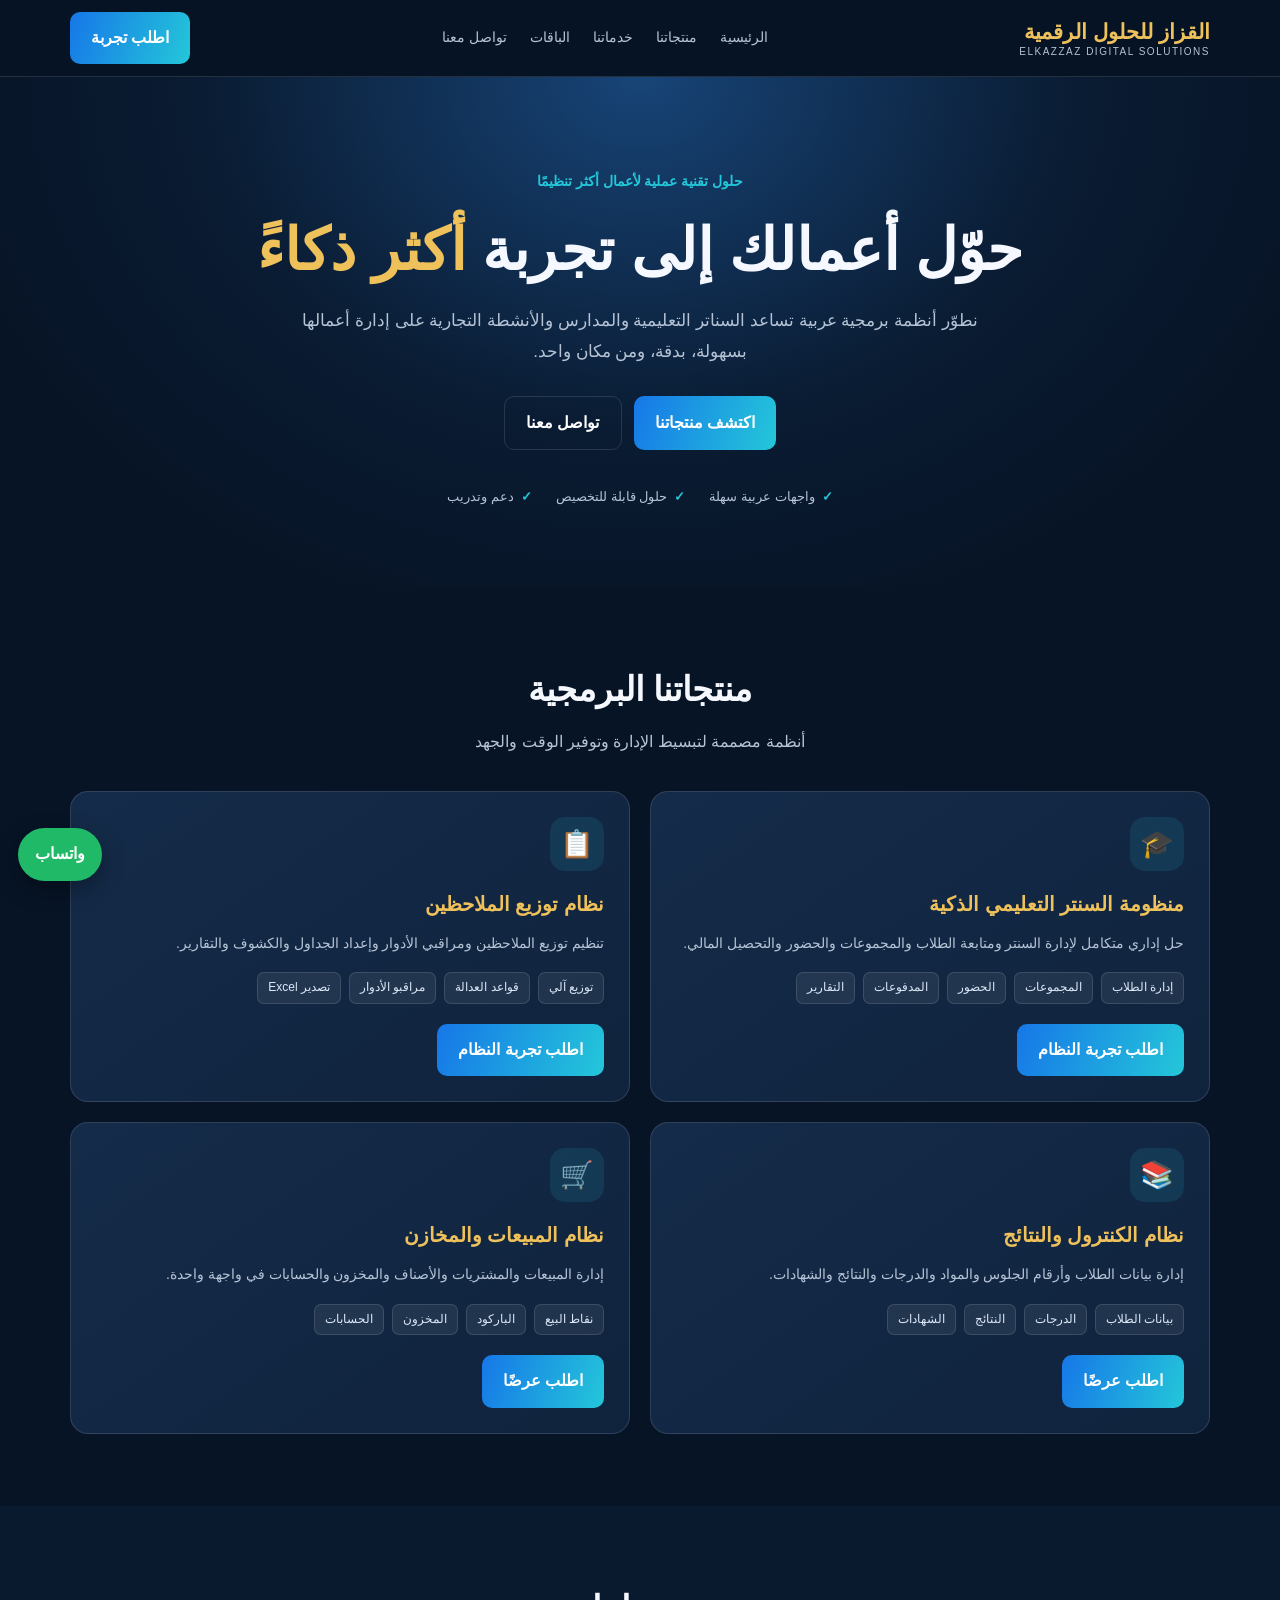
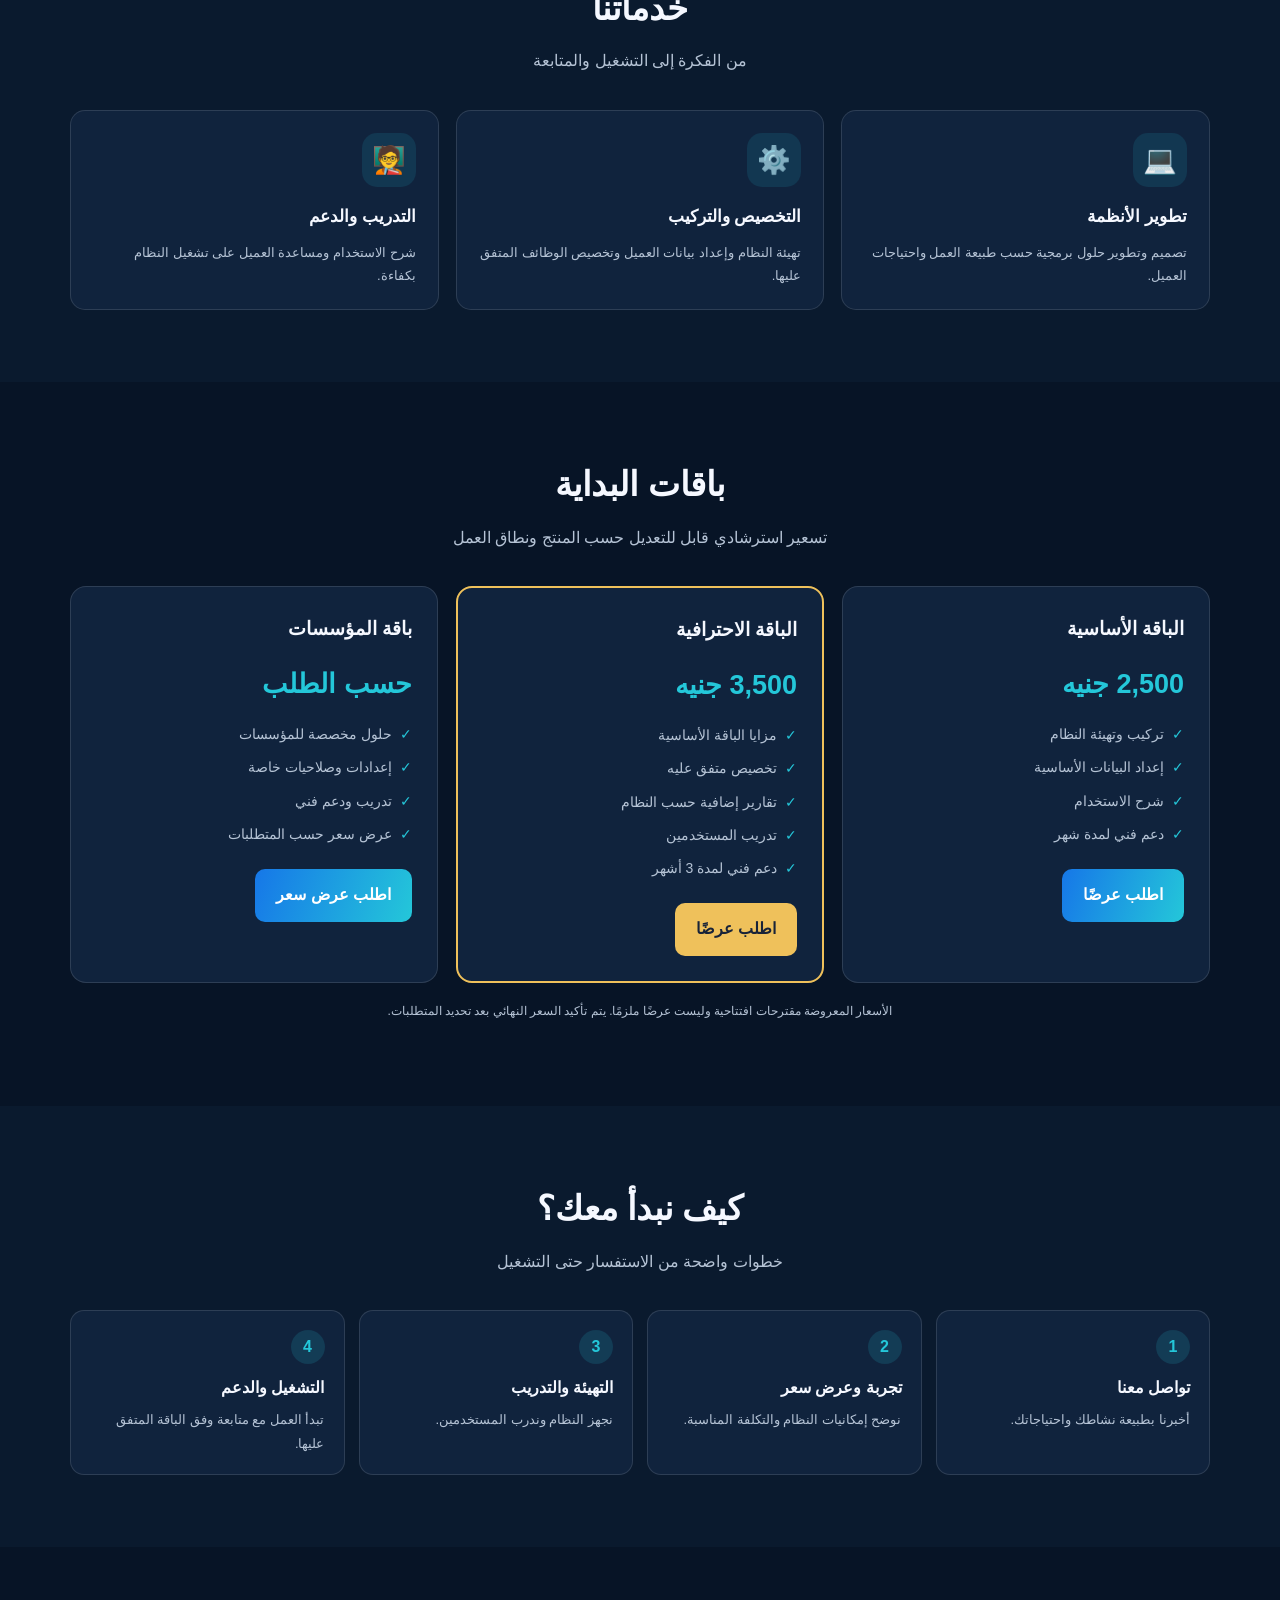
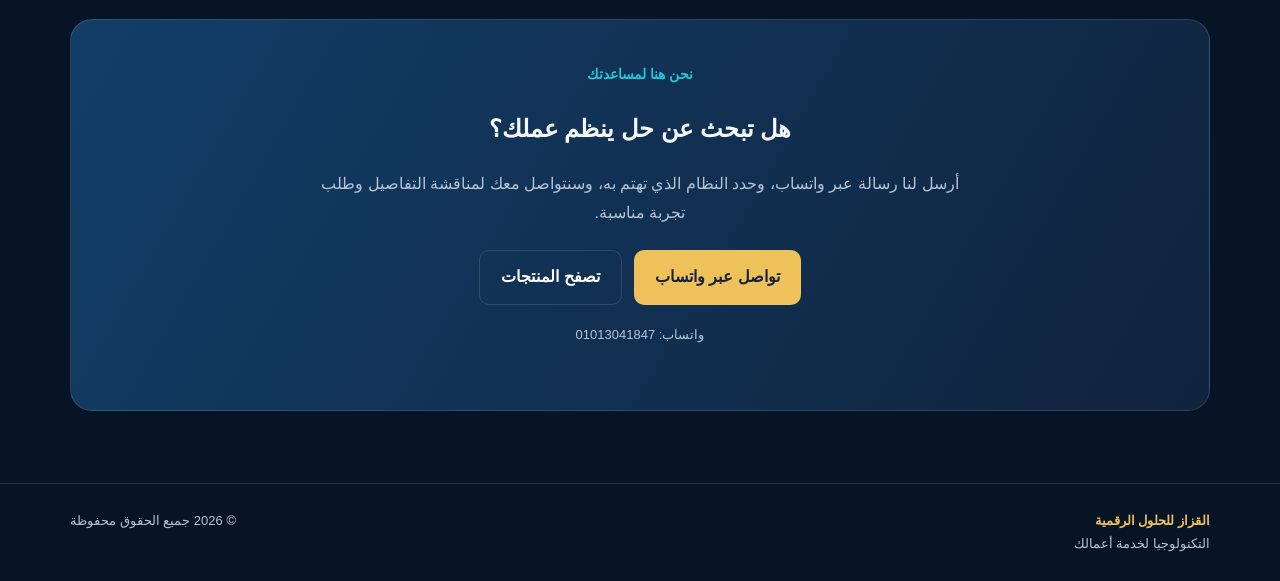
==== index.html @ 1b002d3e "Rename index. html to index.html" ====
<!DOCTYPE html>
<html lang="ar" dir="rtl">
<head>
  <meta charset="UTF-8">
  <meta name="viewport" content="width=device-width, initial-scale=1.0">
  <meta name="theme-color" content="#081426">
  <meta name="description" content="القزاز للحلول الرقمية - أنظمة برمجية ذكية للسناتر التعليمية والمدارس والأعمال التجارية.">
  <title>القزاز للحلول الرقمية | حلول برمجية ذكية</title>
  <style>
    :root{
      --bg:#071426;--surface:#10233d;--surface2:#142b49;--blue:#1677e8;
      --cyan:#24c7d9;--gold:#efc15b;--text:#f5f8ff;--muted:#b5c3d5;
      --line:rgba(255,255,255,.12);--radius:18px;
    }
    *{box-sizing:border-box}
    html{scroll-behavior:smooth}
    body{margin:0;background:var(--bg);color:var(--text);font-family:Tahoma,Arial,sans-serif;line-height:1.8}
    a{color:inherit;text-decoration:none}
    button{font:inherit}
    .container{width:min(1140px,92%);margin:auto}
    .topbar{position:sticky;top:0;z-index:20;background:rgba(7,20,38,.96);backdrop-filter:blur(12px);border-bottom:1px solid var(--line)}
    .nav{min-height:76px;display:flex;align-items:center;justify-content:space-between;gap:18px}
    .brand{font-weight:800;font-size:21px;color:var(--gold);line-height:1.3}
    .brand small{display:block;color:var(--muted);font-size:10px;letter-spacing:1.5px;font-weight:500}
    .navlinks{display:flex;align-items:center;gap:23px;font-size:14px;color:var(--muted)}
    .navlinks a:hover{color:var(--cyan)}
    .btn{display:inline-flex;align-items:center;justify-content:center;gap:8px;padding:12px 21px;border:0;border-radius:10px;background:linear-gradient(110deg,var(--blue),var(--cyan));color:#fff;font-weight:700;cursor:pointer;transition:.2s}
    .btn:hover{transform:translateY(-2px);filter:brightness(1.08)}
    .btn.secondary{background:transparent;border:1px solid var(--line)}
    .btn.gold{background:var(--gold);color:#182338}
    .hero{padding:92px 0 78px;text-align:center;background:radial-gradient(ellipse at 50% 0%,#174477 0%,#0a1c33 48%,var(--bg) 78%)}
    .eyebrow{color:var(--cyan);font-weight:700;font-size:14px}
    h1{font-size:clamp(34px,6vw,58px);line-height:1.35;margin:17px auto;max-width:900px}
    h1 span{color:var(--gold)}
    .hero p{max-width:730px;margin:0 auto 28px;color:var(--muted);font-size:17px}
    .actions{display:flex;justify-content:center;gap:12px;flex-wrap:wrap}
    .trust{display:flex;justify-content:center;gap:24px;flex-wrap:wrap;margin-top:35px;color:var(--muted);font-size:13px}
    .trust span:before{content:"✓";color:var(--cyan);font-weight:bold;margin-left:7px}
    .section{padding:72px 0}
    .section.alt{background:#0a1a2e}
    .section-head{text-align:center;margin-bottom:34px}
    .section-head h2{font-size:clamp(25px,4vw,34px);margin:0 0 8px}
    .section-head p{margin:0;color:var(--muted)}
    .grid{display:grid;grid-template-columns:repeat(2,minmax(0,1fr));gap:20px}
    .card{background:linear-gradient(145deg,var(--surface2),var(--surface));border:1px solid var(--line);border-radius:var(--radius);padding:25px;transition:.22s}
    .card:hover{transform:translateY(-4px);border-color:rgba(36,199,217,.55)}
    .icon{width:54px;height:54px;border-radius:15px;display:grid;place-items:center;background:rgba(36,199,217,.12);font-size:27px;margin-bottom:15px}
    .card h3{margin:0 0 9px;color:var(--gold);font-size:20px}
    .card p{margin:0 0 16px;color:var(--muted);font-size:14px}
    .tags{display:flex;flex-wrap:wrap;gap:8px;margin-bottom:20px}
    .tags span{background:rgba(255,255,255,.07);border:1px solid var(--line);padding:4px 10px;border-radius:7px;font-size:12px;color:#dce8f7}
    .services{display:grid;grid-template-columns:repeat(3,minmax(0,1fr));gap:17px}
    .service{padding:22px;background:var(--surface);border:1px solid var(--line);border-radius:15px}
    .service h3{font-size:17px;margin:8px 0}
    .service p{font-size:13px;color:var(--muted);margin:0}
    .pricing{display:grid;grid-template-columns:repeat(3,minmax(0,1fr));gap:18px}
    .price-card{background:var(--surface);border:1px solid var(--line);border-radius:16px;padding:25px}
    .price-card.featured{border:2px solid var(--gold);position:relative}
    .price-card h3{margin:0;font-size:19px}
    .price{font-size:27px;color:var(--cyan);font-weight:800;margin:13px 0}
    .price-card ul{list-style:none;padding:0;margin:14px 0 22px;color:var(--muted);font-size:14px}
    .price-card li{margin:8px 0}
    .price-card li:before{content:"✓";color:var(--cyan);margin-left:8px}
    .note{text-align:center;color:var(--muted);font-size:12px;margin-top:18px}
    .steps{display:grid;grid-template-columns:repeat(4,minmax(0,1fr));gap:14px}
    .step{background:var(--surface);border:1px solid var(--line);border-radius:14px;padding:19px}
    .step b{display:grid;place-items:center;width:34px;height:34px;border-radius:50%;background:rgba(36,199,217,.15);color:var(--cyan);margin-bottom:10px}
    .step p{font-size:13px;color:var(--muted);margin:5px 0 0}
    .contact-box{background:linear-gradient(120deg,#123e68,#10233d);border:1px solid var(--line);border-radius:22px;padding:42px 24px;text-align:center}
    .contact-box p{color:var(--muted);margin:10px auto 22px;max-width:650px}
    .contact-actions{display:flex;justify-content:center;gap:12px;flex-wrap:wrap}
    footer{border-top:1px solid var(--line);padding:25px 0;color:var(--muted);font-size:13px}
    .footer-inner{display:flex;justify-content:space-between;gap:15px;flex-wrap:wrap}
    .wa-float{position:fixed;bottom:19px;left:18px;z-index:30;background:#20b968;color:#fff;padding:12px 17px;border-radius:50px;font-weight:700;box-shadow:0 8px 25px #0005}
    .mobile-menu{display:none}
    @media(max-width:800px){
      .navlinks{display:none}.grid{grid-template-columns:1fr}.pricing{grid-template-columns:1fr}
      .services{grid-template-columns:1fr 1fr}.steps{grid-template-columns:1fr 1fr}
      .hero{padding:68px 0 58px}
    }
    @media(max-width:480px){
      .brand{font-size:18px}.nav>.btn{padding:9px 12px;font-size:12px}
      .services,.steps{grid-template-columns:1fr}.section{padding:55px 0}
      .hero p{font-size:15px}
    }
  </style>
</head>
<body>
<header class="topbar">
  <div class="container nav">
    <a class="brand" href="#home">القزاز للحلول الرقمية<small>ELKAZZAZ DIGITAL SOLUTIONS</small></a>
    <nav class="navlinks" aria-label="القائمة الرئيسية">
      <a href="#home">الرئيسية</a><a href="#products">منتجاتنا</a><a href="#services">خدماتنا</a>
      <a href="#pricing">الباقات</a><a href="#contact">تواصل معنا</a>
    </nav>
    <a class="btn" href="#contact">اطلب تجربة</a>
  </div>
</header>

<main>
  <section class="hero" id="home">
    <div class="container">
      <div class="eyebrow">حلول تقنية عملية لأعمال أكثر تنظيمًا</div>
      <h1>حوّل أعمالك إلى تجربة <span>أكثر ذكاءً</span></h1>
      <p>نطوّر أنظمة برمجية عربية تساعد السناتر التعليمية والمدارس والأنشطة التجارية على إدارة أعمالها بسهولة، بدقة، ومن مكان واحد.</p>
      <div class="actions">
        <a class="btn" href="#products">اكتشف منتجاتنا</a>
        <a class="btn secondary" href="#contact">تواصل معنا</a>
      </div>
      <div class="trust"><span>واجهات عربية سهلة</span><span>حلول قابلة للتخصيص</span><span>دعم وتدريب</span></div>
    </div>
  </section>

  <section class="section" id="products">
    <div class="container">
      <div class="section-head"><h2>منتجاتنا البرمجية</h2><p>أنظمة مصممة لتبسيط الإدارة وتوفير الوقت والجهد</p></div>
      <div class="grid">
        <article class="card">
          <div class="icon">🎓</div><h3>منظومة السنتر التعليمي الذكية</h3>
          <p>حل إداري متكامل لإدارة السنتر ومتابعة الطلاب والمجموعات والحضور والتحصيل المالي.</p>
          <div class="tags"><span>إدارة الطلاب</span><span>المجموعات</span><span>الحضور</span><span>المدفوعات</span><span>التقارير</span></div>
          <a class="btn" href="#contact" data-product="منظومة السنتر التعليمي الذكية">اطلب تجربة النظام</a>
        </article>
        <article class="card">
          <div class="icon">📋</div><h3>نظام توزيع الملاحظين</h3>
          <p>تنظيم توزيع الملاحظين ومراقبي الأدوار وإعداد الجداول والكشوف والتقارير.</p>
          <div class="tags"><span>توزيع آلي</span><span>قواعد العدالة</span><span>مراقبو الأدوار</span><span>تصدير Excel</span></div>
          <a class="btn" href="#contact" data-product="نظام توزيع الملاحظين">اطلب تجربة النظام</a>
        </article>
        <article class="card">
          <div class="icon">📚</div><h3>نظام الكنترول والنتائج</h3>
          <p>إدارة بيانات الطلاب وأرقام الجلوس والمواد والدرجات والنتائج والشهادات.</p>
          <div class="tags"><span>بيانات الطلاب</span><span>الدرجات</span><span>النتائج</span><span>الشهادات</span></div>
          <a class="btn" href="#contact" data-product="نظام الكنترول والنتائج">اطلب عرضًا</a>
        </article>
        <article class="card">
          <div class="icon">🛒</div><h3>نظام المبيعات والمخازن</h3>
          <p>إدارة المبيعات والمشتريات والأصناف والمخزون والحسابات في واجهة واحدة.</p>
          <div class="tags"><span>نقاط البيع</span><span>الباركود</span><span>المخزون</span><span>الحسابات</span></div>
          <a class="btn" href="#contact" data-product="نظام المبيعات والمخازن">اطلب عرضًا</a>
        </article>
      </div>
    </div>
  </section>

  <section class="section alt" id="services">
    <div class="container">
      <div class="section-head"><h2>خدماتنا</h2><p>من الفكرة إلى التشغيل والمتابعة</p></div>
      <div class="services">
        <article class="service"><div class="icon">💻</div><h3>تطوير الأنظمة</h3><p>تصميم وتطوير حلول برمجية حسب طبيعة العمل واحتياجات العميل.</p></article>
        <article class="service"><div class="icon">⚙️</div><h3>التخصيص والتركيب</h3><p>تهيئة النظام وإعداد بيانات العميل وتخصيص الوظائف المتفق عليها.</p></article>
        <article class="service"><div class="icon">🧑‍🏫</div><h3>التدريب والدعم</h3><p>شرح الاستخدام ومساعدة العميل على تشغيل النظام بكفاءة.</p></article>
      </div>
    </div>
  </section>

  <section class="section" id="pricing">
    <div class="container">
      <div class="section-head"><h2>باقات البداية</h2><p>تسعير استرشادي قابل للتعديل حسب المنتج ونطاق العمل</p></div>
      <div class="pricing">
        <article class="price-card">
          <h3>الباقة الأساسية</h3><div class="price">2,500 جنيه</div>
          <ul><li>تركيب وتهيئة النظام</li><li>إعداد البيانات الأساسية</li><li>شرح الاستخدام</li><li>دعم فني لمدة شهر</li></ul>
          <a class="btn" href="#contact" data-plan="الباقة الأساسية">اطلب عرضًا</a>
        </article>
        <article class="price-card featured">
          <h3>الباقة الاحترافية</h3><div class="price">3,500 جنيه</div>
          <ul><li>مزايا الباقة الأساسية</li><li>تخصيص متفق عليه</li><li>تقارير إضافية حسب النظام</li><li>تدريب المستخدمين</li><li>دعم فني لمدة 3 أشهر</li></ul>
          <a class="btn gold" href="#contact" data-plan="الباقة الاحترافية">اطلب عرضًا</a>
        </article>
        <article class="price-card">
          <h3>باقة المؤسسات</h3><div class="price">حسب الطلب</div>
          <ul><li>حلول مخصصة للمؤسسات</li><li>إعدادات وصلاحيات خاصة</li><li>تدريب ودعم فني</li><li>عرض سعر حسب المتطلبات</li></ul>
          <a class="btn" href="#contact" data-plan="باقة المؤسسات">اطلب عرض سعر</a>
        </article>
      </div>
      <p class="note">الأسعار المعروضة مقترحات افتتاحية وليست عرضًا ملزمًا. يتم تأكيد السعر النهائي بعد تحديد المتطلبات.</p>
    </div>
  </section>

  <section class="section alt">
    <div class="container">
      <div class="section-head"><h2>كيف نبدأ معك؟</h2><p>خطوات واضحة من الاستفسار حتى التشغيل</p></div>
      <div class="steps">
        <div class="step"><b>1</b><strong>تواصل معنا</strong><p>أخبرنا بطبيعة نشاطك واحتياجاتك.</p></div>
        <div class="step"><b>2</b><strong>تجربة وعرض سعر</strong><p>نوضح إمكانيات النظام والتكلفة المناسبة.</p></div>
        <div class="step"><b>3</b><strong>التهيئة والتدريب</strong><p>نجهز النظام وندرب المستخدمين.</p></div>
        <div class="step"><b>4</b><strong>التشغيل والدعم</strong><p>تبدأ العمل مع متابعة وفق الباقة المتفق عليها.</p></div>
      </div>
    </div>
  </section>

  <section class="section" id="contact">
    <div class="container">
      <div class="contact-box">
        <div class="eyebrow">نحن هنا لمساعدتك</div>
        <h2>هل تبحث عن حل ينظم عملك؟</h2>
        <p>أرسل لنا رسالة عبر واتساب، وحدد النظام الذي تهتم به، وسنتواصل معك لمناقشة التفاصيل وطلب تجربة مناسبة.</p>
        <div class="contact-actions">
          <a class="btn gold" id="mainWhatsApp" href="https://wa.me/201013041847" target="_blank" rel="noopener">تواصل عبر واتساب</a>
          <a class="btn secondary" href="#products">تصفح المنتجات</a>
        </div>
        <p style="margin-top:18px;font-size:13px">واتساب: 01013041847</p>
      </div>
    </div>
  </section>
</main>

<footer>
  <div class="container footer-inner">
    <div><strong style="color:var(--gold)">القزاز للحلول الرقمية</strong><br>التكنولوجيا لخدمة أعمالك</div>
    <div>© <span id="year">2026</span> جميع الحقوق محفوظة</div>
  </div>
</footer>

<a class="wa-float" id="floatingWhatsApp" href="https://wa.me/201013041847" target="_blank" rel="noopener" aria-label="تواصل معنا عبر واتساب">واتساب</a>

<script>
  // رقم واتساب بصيغة دولية: مصر 20 ثم رقم الهاتف بدون الصفر الأول
  const WHATSAPP_NUMBER = "201013041847";

  function whatsappLink(message) {
    return "https://wa.me/" + WHATSAPP_NUMBER + "?text=" + encodeURIComponent(message);
  }

  document.getElementById("mainWhatsApp").href =
    whatsappLink("السلام عليكم، أريد الاستفسار عن خدمات القزاز للحلول الرقمية.");

  document.getElementById("floatingWhatsApp").href =
    whatsappLink("السلام عليكم، أريد التواصل مع القزاز للحلول الرقمية.");

  document.querySelectorAll("[data-product]").forEach(function(link) {
    link.href = whatsappLink("السلام عليكم، أريد تجربة أو معرفة تفاصيل: " + link.dataset.product);
    link.target = "_blank";
    link.rel = "noopener";
  });

  document.querySelectorAll("[data-plan]").forEach(function(link) {
    link.href = whatsappLink("السلام عليكم، أريد الاستفسار عن " + link.dataset.plan);
    link.target = "_blank";
    link.rel = "noopener";
  });

  document.getElementById("year").textContent = new Date().getFullYear();
</script>
</body>
</html>
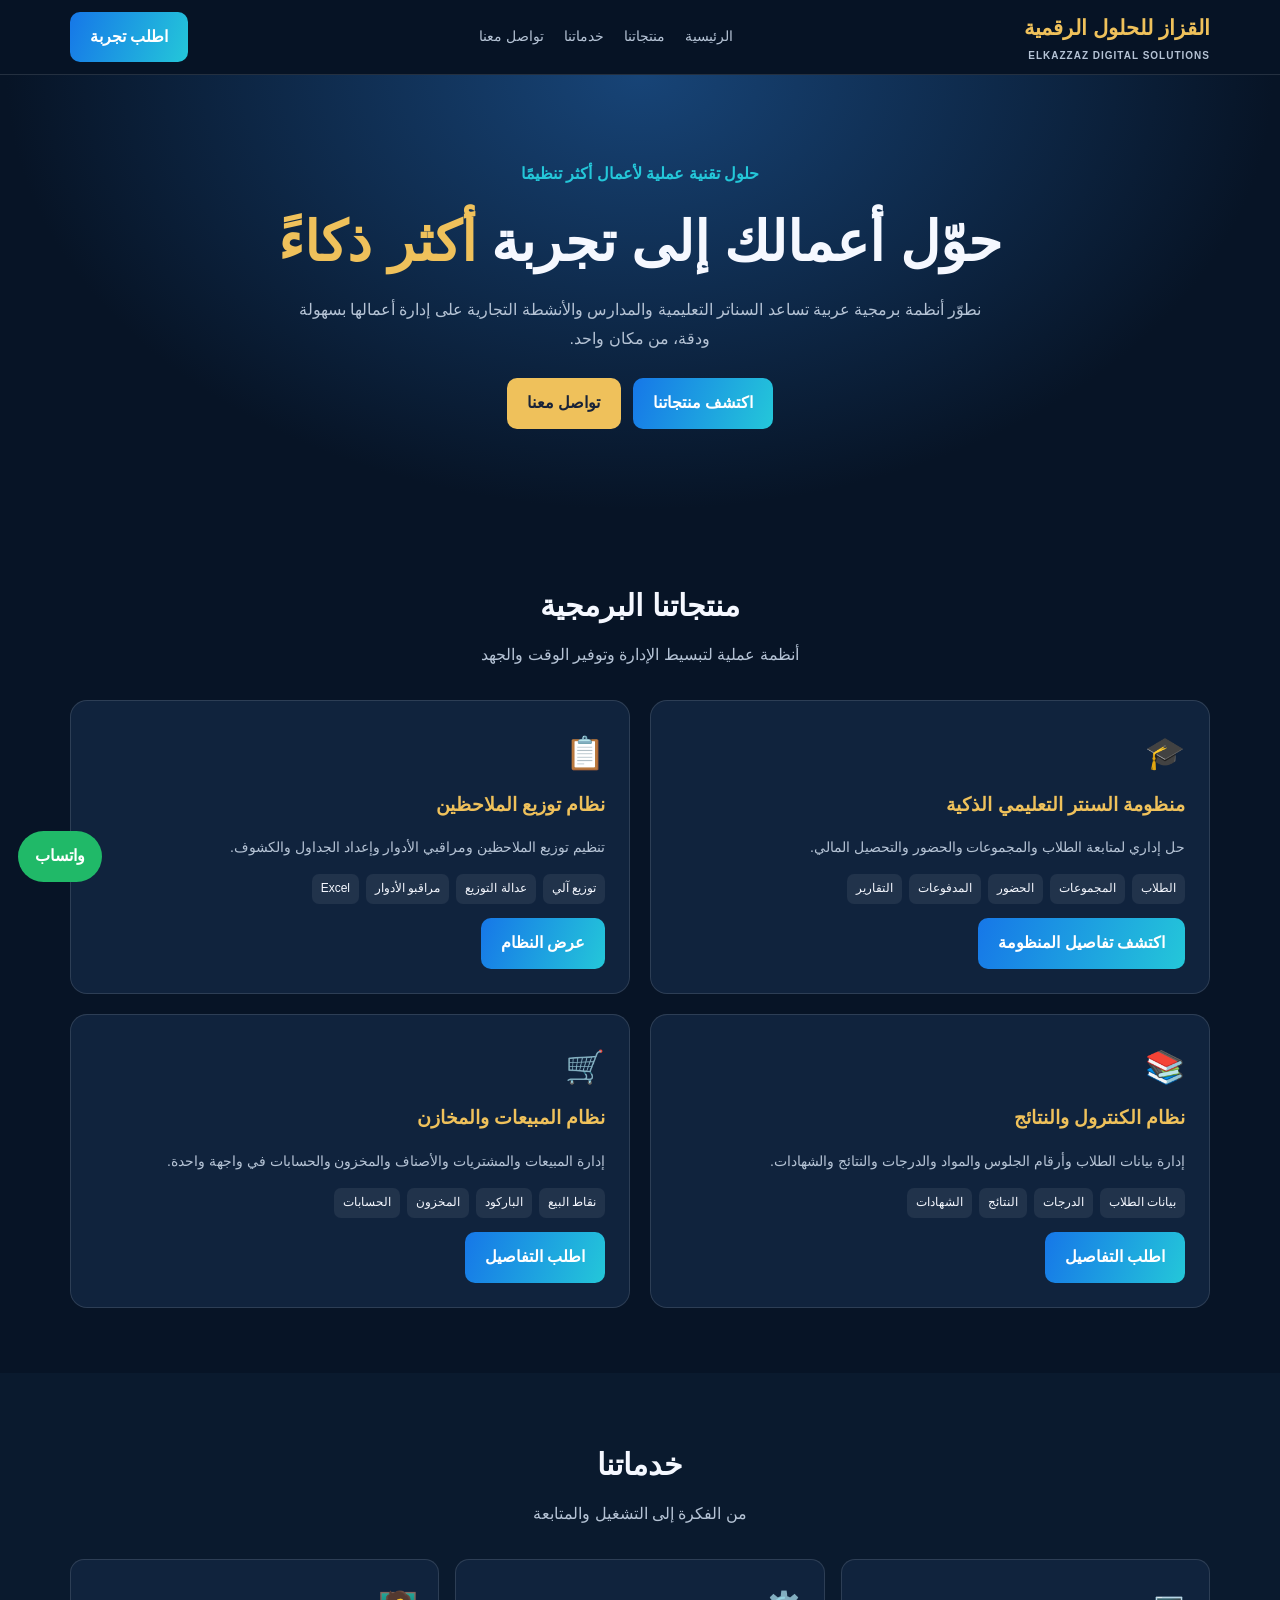
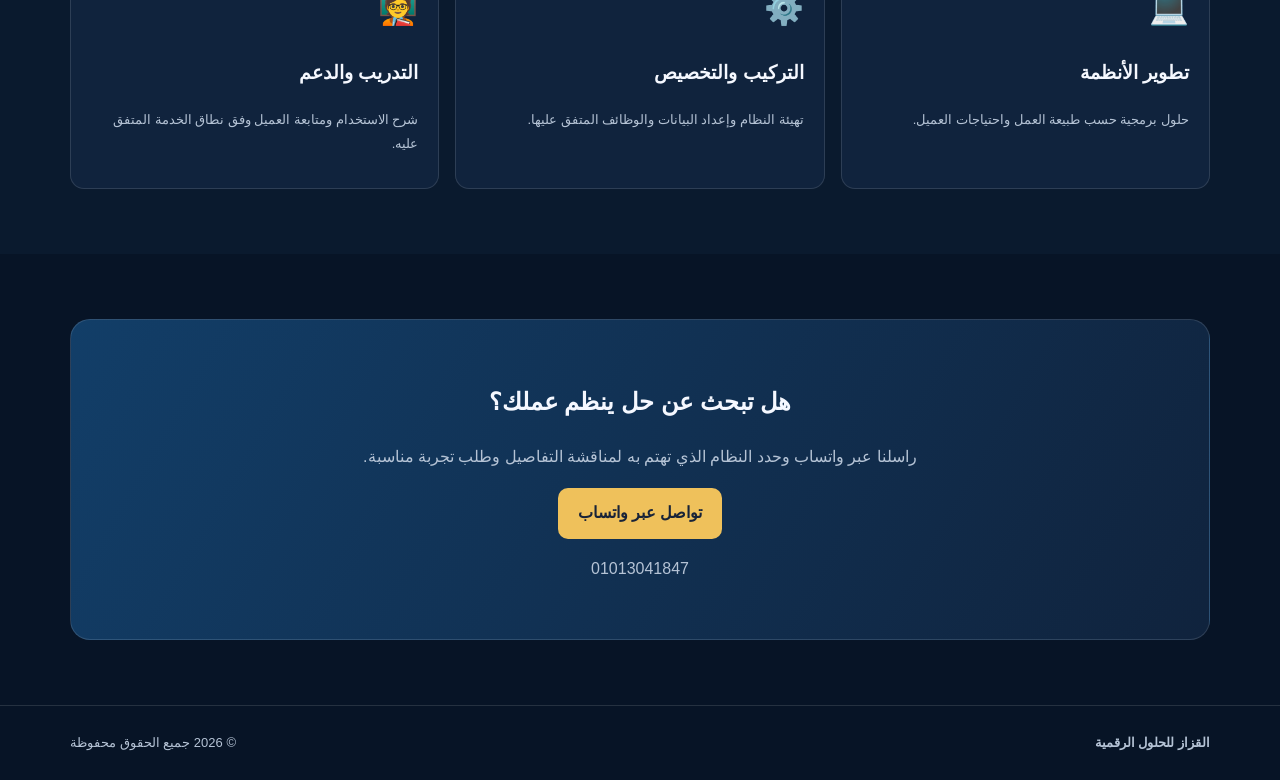
==== commit 84e6380f: "Refactor index.html structure and styling" ====
--- a/index.html
+++ b/index.html
@@ -1,247 +1,53 @@
 <!DOCTYPE html>
 <html lang="ar" dir="rtl">
 <head>
-  <meta charset="UTF-8">
-  <meta name="viewport" content="width=device-width, initial-scale=1.0">
-  <meta name="theme-color" content="#081426">
-  <meta name="description" content="القزاز للحلول الرقمية - أنظمة برمجية ذكية للسناتر التعليمية والمدارس والأعمال التجارية.">
-  <title>القزاز للحلول الرقمية | حلول برمجية ذكية</title>
-  <style>
-    :root{
-      --bg:#071426;--surface:#10233d;--surface2:#142b49;--blue:#1677e8;
-      --cyan:#24c7d9;--gold:#efc15b;--text:#f5f8ff;--muted:#b5c3d5;
-      --line:rgba(255,255,255,.12);--radius:18px;
-    }
-    *{box-sizing:border-box}
-    html{scroll-behavior:smooth}
-    body{margin:0;background:var(--bg);color:var(--text);font-family:Tahoma,Arial,sans-serif;line-height:1.8}
-    a{color:inherit;text-decoration:none}
-    button{font:inherit}
-    .container{width:min(1140px,92%);margin:auto}
-    .topbar{position:sticky;top:0;z-index:20;background:rgba(7,20,38,.96);backdrop-filter:blur(12px);border-bottom:1px solid var(--line)}
-    .nav{min-height:76px;display:flex;align-items:center;justify-content:space-between;gap:18px}
-    .brand{font-weight:800;font-size:21px;color:var(--gold);line-height:1.3}
-    .brand small{display:block;color:var(--muted);font-size:10px;letter-spacing:1.5px;font-weight:500}
-    .navlinks{display:flex;align-items:center;gap:23px;font-size:14px;color:var(--muted)}
-    .navlinks a:hover{color:var(--cyan)}
-    .btn{display:inline-flex;align-items:center;justify-content:center;gap:8px;padding:12px 21px;border:0;border-radius:10px;background:linear-gradient(110deg,var(--blue),var(--cyan));color:#fff;font-weight:700;cursor:pointer;transition:.2s}
-    .btn:hover{transform:translateY(-2px);filter:brightness(1.08)}
-    .btn.secondary{background:transparent;border:1px solid var(--line)}
-    .btn.gold{background:var(--gold);color:#182338}
-    .hero{padding:92px 0 78px;text-align:center;background:radial-gradient(ellipse at 50% 0%,#174477 0%,#0a1c33 48%,var(--bg) 78%)}
-    .eyebrow{color:var(--cyan);font-weight:700;font-size:14px}
-    h1{font-size:clamp(34px,6vw,58px);line-height:1.35;margin:17px auto;max-width:900px}
-    h1 span{color:var(--gold)}
-    .hero p{max-width:730px;margin:0 auto 28px;color:var(--muted);font-size:17px}
-    .actions{display:flex;justify-content:center;gap:12px;flex-wrap:wrap}
-    .trust{display:flex;justify-content:center;gap:24px;flex-wrap:wrap;margin-top:35px;color:var(--muted);font-size:13px}
-    .trust span:before{content:"✓";color:var(--cyan);font-weight:bold;margin-left:7px}
-    .section{padding:72px 0}
-    .section.alt{background:#0a1a2e}
-    .section-head{text-align:center;margin-bottom:34px}
-    .section-head h2{font-size:clamp(25px,4vw,34px);margin:0 0 8px}
-    .section-head p{margin:0;color:var(--muted)}
-    .grid{display:grid;grid-template-columns:repeat(2,minmax(0,1fr));gap:20px}
-    .card{background:linear-gradient(145deg,var(--surface2),var(--surface));border:1px solid var(--line);border-radius:var(--radius);padding:25px;transition:.22s}
-    .card:hover{transform:translateY(-4px);border-color:rgba(36,199,217,.55)}
-    .icon{width:54px;height:54px;border-radius:15px;display:grid;place-items:center;background:rgba(36,199,217,.12);font-size:27px;margin-bottom:15px}
-    .card h3{margin:0 0 9px;color:var(--gold);font-size:20px}
-    .card p{margin:0 0 16px;color:var(--muted);font-size:14px}
-    .tags{display:flex;flex-wrap:wrap;gap:8px;margin-bottom:20px}
-    .tags span{background:rgba(255,255,255,.07);border:1px solid var(--line);padding:4px 10px;border-radius:7px;font-size:12px;color:#dce8f7}
-    .services{display:grid;grid-template-columns:repeat(3,minmax(0,1fr));gap:17px}
-    .service{padding:22px;background:var(--surface);border:1px solid var(--line);border-radius:15px}
-    .service h3{font-size:17px;margin:8px 0}
-    .service p{font-size:13px;color:var(--muted);margin:0}
-    .pricing{display:grid;grid-template-columns:repeat(3,minmax(0,1fr));gap:18px}
-    .price-card{background:var(--surface);border:1px solid var(--line);border-radius:16px;padding:25px}
-    .price-card.featured{border:2px solid var(--gold);position:relative}
-    .price-card h3{margin:0;font-size:19px}
-    .price{font-size:27px;color:var(--cyan);font-weight:800;margin:13px 0}
-    .price-card ul{list-style:none;padding:0;margin:14px 0 22px;color:var(--muted);font-size:14px}
-    .price-card li{margin:8px 0}
-    .price-card li:before{content:"✓";color:var(--cyan);margin-left:8px}
-    .note{text-align:center;color:var(--muted);font-size:12px;margin-top:18px}
-    .steps{display:grid;grid-template-columns:repeat(4,minmax(0,1fr));gap:14px}
-    .step{background:var(--surface);border:1px solid var(--line);border-radius:14px;padding:19px}
-    .step b{display:grid;place-items:center;width:34px;height:34px;border-radius:50%;background:rgba(36,199,217,.15);color:var(--cyan);margin-bottom:10px}
-    .step p{font-size:13px;color:var(--muted);margin:5px 0 0}
-    .contact-box{background:linear-gradient(120deg,#123e68,#10233d);border:1px solid var(--line);border-radius:22px;padding:42px 24px;text-align:center}
-    .contact-box p{color:var(--muted);margin:10px auto 22px;max-width:650px}
-    .contact-actions{display:flex;justify-content:center;gap:12px;flex-wrap:wrap}
-    footer{border-top:1px solid var(--line);padding:25px 0;color:var(--muted);font-size:13px}
-    .footer-inner{display:flex;justify-content:space-between;gap:15px;flex-wrap:wrap}
-    .wa-float{position:fixed;bottom:19px;left:18px;z-index:30;background:#20b968;color:#fff;padding:12px 17px;border-radius:50px;font-weight:700;box-shadow:0 8px 25px #0005}
-    .mobile-menu{display:none}
-    @media(max-width:800px){
-      .navlinks{display:none}.grid{grid-template-columns:1fr}.pricing{grid-template-columns:1fr}
-      .services{grid-template-columns:1fr 1fr}.steps{grid-template-columns:1fr 1fr}
-      .hero{padding:68px 0 58px}
-    }
-    @media(max-width:480px){
-      .brand{font-size:18px}.nav>.btn{padding:9px 12px;font-size:12px}
-      .services,.steps{grid-template-columns:1fr}.section{padding:55px 0}
-      .hero p{font-size:15px}
-    }
-  </style>
-</head>
+<meta charset="UTF-8"><meta name="viewport" content="width=device-width, initial-scale=1">
+<meta name="theme-color" content="#071426">
+<meta name="description" content="القزاز للحلول الرقمية - أنظمة برمجية ذكية للسناتر التعليمية والمدارس والأعمال التجارية.">
+<title>القزاز للحلول الرقمية | حلول برمجية ذكية</title>
+<style>
+:root{--bg:#071426;--surface:#10233d;--surface2:#142b49;--blue:#1677e8;--cyan:#24c7d9;--gold:#efc15b;--text:#f5f8ff;--muted:#b5c3d5;--line:rgba(255,255,255,.12)}
+*{box-sizing:border-box}html{scroll-behavior:smooth}body{margin:0;background:var(--bg);color:var(--text);font-family:Tahoma,Arial,sans-serif;line-height:1.8}a{color:inherit;text-decoration:none}.container{width:min(1140px,92%);margin:auto}
+header{position:sticky;top:0;z-index:5;background:#071426f5;border-bottom:1px solid var(--line)}nav{min-height:74px;display:flex;align-items:center;justify-content:space-between;gap:15px}.brand{font-size:21px;font-weight:bold;color:var(--gold)}.brand small{display:block;font-size:10px;color:var(--muted);letter-spacing:1px}.links{display:flex;gap:20px;color:var(--muted);font-size:14px}.links a:hover{color:var(--cyan)}
+.btn{display:inline-block;padding:11px 20px;border-radius:10px;background:linear-gradient(110deg,var(--blue),var(--cyan));font-weight:bold;color:white}.btn.gold{background:var(--gold);color:#182338}.hero{text-align:center;padding:85px 0;background:radial-gradient(ellipse at top,#174477 0%,var(--bg) 70%)}.eyebrow{color:var(--cyan);font-weight:bold}.hero h1{font-size:clamp(32px,6vw,55px);line-height:1.4;margin:15px 0}.hero h1 span{color:var(--gold)}.hero p{max-width:720px;margin:0 auto 25px;color:var(--muted)}.actions{display:flex;justify-content:center;gap:12px;flex-wrap:wrap}
+.section{padding:65px 0}.section.alt{background:#0a1a2e}.head{text-align:center;margin-bottom:30px}.head h2{font-size:30px;margin:0 0 8px}.head p{color:var(--muted);margin:0}.grid{display:grid;grid-template-columns:repeat(2,1fr);gap:20px}.card{background:var(--surface);border:1px solid var(--line);border-radius:17px;padding:24px}.card h3{color:var(--gold);margin:5px 0}.card p{color:var(--muted);font-size:14px}.ico{font-size:32px}.tags{display:flex;flex-wrap:wrap;gap:7px;margin:14px 0}.tags span{font-size:12px;background:#ffffff12;padding:4px 9px;border-radius:7px}.services{display:grid;grid-template-columns:repeat(3,1fr);gap:16px}.service{background:var(--surface);padding:20px;border:1px solid var(--line);border-radius:14px}.service p{color:var(--muted);font-size:13px}.contact{padding:40px 22px;text-align:center;background:linear-gradient(120deg,#123e68,#10233d);border:1px solid var(--line);border-radius:20px}.contact p{color:var(--muted)}footer{border-top:1px solid var(--line);padding:25px 0;color:var(--muted);font-size:13px}.foot{display:flex;justify-content:space-between;gap:12px;flex-wrap:wrap}.wa{position:fixed;bottom:18px;left:18px;background:#20b968;color:#fff;padding:11px 17px;border-radius:40px;font-weight:bold}
+@media(max-width:760px){.links{display:none}.grid,.services{grid-template-columns:1fr}.hero{padding:60px 0}.section{padding:52px 0}}
+</style></head>
 <body>
-<header class="topbar">
-  <div class="container nav">
-    <a class="brand" href="#home">القزاز للحلول الرقمية<small>ELKAZZAZ DIGITAL SOLUTIONS</small></a>
-    <nav class="navlinks" aria-label="القائمة الرئيسية">
-      <a href="#home">الرئيسية</a><a href="#products">منتجاتنا</a><a href="#services">خدماتنا</a>
-      <a href="#pricing">الباقات</a><a href="#contact">تواصل معنا</a>
-    </nav>
-    <a class="btn" href="#contact">اطلب تجربة</a>
-  </div>
-</header>
-
+<header><div class="container"><nav>
+<a class="brand" href="index.html">القزاز للحلول الرقمية<small>ELKAZZAZ DIGITAL SOLUTIONS</small></a>
+<div class="links"><a href="#home">الرئيسية</a><a href="#products">منتجاتنا</a><a href="#services">خدماتنا</a><a href="#contact">تواصل معنا</a></div>
+<a class="btn" href="#contact">اطلب تجربة</a>
+</nav></div></header>
 <main>
-  <section class="hero" id="home">
-    <div class="container">
-      <div class="eyebrow">حلول تقنية عملية لأعمال أكثر تنظيمًا</div>
-      <h1>حوّل أعمالك إلى تجربة <span>أكثر ذكاءً</span></h1>
-      <p>نطوّر أنظمة برمجية عربية تساعد السناتر التعليمية والمدارس والأنشطة التجارية على إدارة أعمالها بسهولة، بدقة، ومن مكان واحد.</p>
-      <div class="actions">
-        <a class="btn" href="#products">اكتشف منتجاتنا</a>
-        <a class="btn secondary" href="#contact">تواصل معنا</a>
-      </div>
-      <div class="trust"><span>واجهات عربية سهلة</span><span>حلول قابلة للتخصيص</span><span>دعم وتدريب</span></div>
-    </div>
-  </section>
-
-  <section class="section" id="products">
-    <div class="container">
-      <div class="section-head"><h2>منتجاتنا البرمجية</h2><p>أنظمة مصممة لتبسيط الإدارة وتوفير الوقت والجهد</p></div>
-      <div class="grid">
-        <article class="card">
-          <div class="icon">🎓</div><h3>منظومة السنتر التعليمي الذكية</h3>
-          <p>حل إداري متكامل لإدارة السنتر ومتابعة الطلاب والمجموعات والحضور والتحصيل المالي.</p>
-          <div class="tags"><span>إدارة الطلاب</span><span>المجموعات</span><span>الحضور</span><span>المدفوعات</span><span>التقارير</span></div>
-          <a class="btn" href="#contact" data-product="منظومة السنتر التعليمي الذكية">اطلب تجربة النظام</a>
-        </article>
-        <article class="card">
-          <div class="icon">📋</div><h3>نظام توزيع الملاحظين</h3>
-          <p>تنظيم توزيع الملاحظين ومراقبي الأدوار وإعداد الجداول والكشوف والتقارير.</p>
-          <div class="tags"><span>توزيع آلي</span><span>قواعد العدالة</span><span>مراقبو الأدوار</span><span>تصدير Excel</span></div>
-          <a class="btn" href="#contact" data-product="نظام توزيع الملاحظين">اطلب تجربة النظام</a>
-        </article>
-        <article class="card">
-          <div class="icon">📚</div><h3>نظام الكنترول والنتائج</h3>
-          <p>إدارة بيانات الطلاب وأرقام الجلوس والمواد والدرجات والنتائج والشهادات.</p>
-          <div class="tags"><span>بيانات الطلاب</span><span>الدرجات</span><span>النتائج</span><span>الشهادات</span></div>
-          <a class="btn" href="#contact" data-product="نظام الكنترول والنتائج">اطلب عرضًا</a>
-        </article>
-        <article class="card">
-          <div class="icon">🛒</div><h3>نظام المبيعات والمخازن</h3>
-          <p>إدارة المبيعات والمشتريات والأصناف والمخزون والحسابات في واجهة واحدة.</p>
-          <div class="tags"><span>نقاط البيع</span><span>الباركود</span><span>المخزون</span><span>الحسابات</span></div>
-          <a class="btn" href="#contact" data-product="نظام المبيعات والمخازن">اطلب عرضًا</a>
-        </article>
-      </div>
-    </div>
-  </section>
-
-  <section class="section alt" id="services">
-    <div class="container">
-      <div class="section-head"><h2>خدماتنا</h2><p>من الفكرة إلى التشغيل والمتابعة</p></div>
-      <div class="services">
-        <article class="service"><div class="icon">💻</div><h3>تطوير الأنظمة</h3><p>تصميم وتطوير حلول برمجية حسب طبيعة العمل واحتياجات العميل.</p></article>
-        <article class="service"><div class="icon">⚙️</div><h3>التخصيص والتركيب</h3><p>تهيئة النظام وإعداد بيانات العميل وتخصيص الوظائف المتفق عليها.</p></article>
-        <article class="service"><div class="icon">🧑‍🏫</div><h3>التدريب والدعم</h3><p>شرح الاستخدام ومساعدة العميل على تشغيل النظام بكفاءة.</p></article>
-      </div>
-    </div>
-  </section>
-
-  <section class="section" id="pricing">
-    <div class="container">
-      <div class="section-head"><h2>باقات البداية</h2><p>تسعير استرشادي قابل للتعديل حسب المنتج ونطاق العمل</p></div>
-      <div class="pricing">
-        <article class="price-card">
-          <h3>الباقة الأساسية</h3><div class="price">2,500 جنيه</div>
-          <ul><li>تركيب وتهيئة النظام</li><li>إعداد البيانات الأساسية</li><li>شرح الاستخدام</li><li>دعم فني لمدة شهر</li></ul>
-          <a class="btn" href="#contact" data-plan="الباقة الأساسية">اطلب عرضًا</a>
-        </article>
-        <article class="price-card featured">
-          <h3>الباقة الاحترافية</h3><div class="price">3,500 جنيه</div>
-          <ul><li>مزايا الباقة الأساسية</li><li>تخصيص متفق عليه</li><li>تقارير إضافية حسب النظام</li><li>تدريب المستخدمين</li><li>دعم فني لمدة 3 أشهر</li></ul>
-          <a class="btn gold" href="#contact" data-plan="الباقة الاحترافية">اطلب عرضًا</a>
-        </article>
-        <article class="price-card">
-          <h3>باقة المؤسسات</h3><div class="price">حسب الطلب</div>
-          <ul><li>حلول مخصصة للمؤسسات</li><li>إعدادات وصلاحيات خاصة</li><li>تدريب ودعم فني</li><li>عرض سعر حسب المتطلبات</li></ul>
-          <a class="btn" href="#contact" data-plan="باقة المؤسسات">اطلب عرض سعر</a>
-        </article>
-      </div>
-      <p class="note">الأسعار المعروضة مقترحات افتتاحية وليست عرضًا ملزمًا. يتم تأكيد السعر النهائي بعد تحديد المتطلبات.</p>
-    </div>
-  </section>
-
-  <section class="section alt">
-    <div class="container">
-      <div class="section-head"><h2>كيف نبدأ معك؟</h2><p>خطوات واضحة من الاستفسار حتى التشغيل</p></div>
-      <div class="steps">
-        <div class="step"><b>1</b><strong>تواصل معنا</strong><p>أخبرنا بطبيعة نشاطك واحتياجاتك.</p></div>
-        <div class="step"><b>2</b><strong>تجربة وعرض سعر</strong><p>نوضح إمكانيات النظام والتكلفة المناسبة.</p></div>
-        <div class="step"><b>3</b><strong>التهيئة والتدريب</strong><p>نجهز النظام وندرب المستخدمين.</p></div>
-        <div class="step"><b>4</b><strong>التشغيل والدعم</strong><p>تبدأ العمل مع متابعة وفق الباقة المتفق عليها.</p></div>
-      </div>
-    </div>
-  </section>
-
-  <section class="section" id="contact">
-    <div class="container">
-      <div class="contact-box">
-        <div class="eyebrow">نحن هنا لمساعدتك</div>
-        <h2>هل تبحث عن حل ينظم عملك؟</h2>
-        <p>أرسل لنا رسالة عبر واتساب، وحدد النظام الذي تهتم به، وسنتواصل معك لمناقشة التفاصيل وطلب تجربة مناسبة.</p>
-        <div class="contact-actions">
-          <a class="btn gold" id="mainWhatsApp" href="https://wa.me/201013041847" target="_blank" rel="noopener">تواصل عبر واتساب</a>
-          <a class="btn secondary" href="#products">تصفح المنتجات</a>
-        </div>
-        <p style="margin-top:18px;font-size:13px">واتساب: 01013041847</p>
-      </div>
-    </div>
-  </section>
+<section class="hero" id="home"><div class="container">
+<div class="eyebrow">حلول تقنية عملية لأعمال أكثر تنظيمًا</div>
+<h1>حوّل أعمالك إلى تجربة <span>أكثر ذكاءً</span></h1>
+<p>نطوّر أنظمة برمجية عربية تساعد السناتر التعليمية والمدارس والأنشطة التجارية على إدارة أعمالها بسهولة ودقة، من مكان واحد.</p>
+<div class="actions"><a class="btn" href="#products">اكتشف منتجاتنا</a><a class="btn gold" href="#contact">تواصل معنا</a></div>
+</div></section>
+<section class="section" id="products"><div class="container">
+<div class="head"><h2>منتجاتنا البرمجية</h2><p>أنظمة عملية لتبسيط الإدارة وتوفير الوقت والجهد</p></div>
+<div class="grid">
+<article class="card"><div class="ico">🎓</div><h3>منظومة السنتر التعليمي الذكية</h3><p>حل إداري لمتابعة الطلاب والمجموعات والحضور والتحصيل المالي.</p><div class="tags"><span>الطلاب</span><span>المجموعات</span><span>الحضور</span><span>المدفوعات</span><span>التقارير</span></div><a class="btn" href="center.html">اكتشف تفاصيل المنظومة</a></article>
+<article class="card"><div class="ico">📋</div><h3>نظام توزيع الملاحظين</h3><p>تنظيم توزيع الملاحظين ومراقبي الأدوار وإعداد الجداول والكشوف.</p><div class="tags"><span>توزيع آلي</span><span>عدالة التوزيع</span><span>مراقبو الأدوار</span><span>Excel</span></div><a class="btn" href="https://elkazzaz2018-wq.github.io/Teacher-test/" target="_blank" rel="noopener">عرض النظام</a></article>
+<article class="card"><div class="ico">📚</div><h3>نظام الكنترول والنتائج</h3><p>إدارة بيانات الطلاب وأرقام الجلوس والمواد والدرجات والنتائج والشهادات.</p><div class="tags"><span>بيانات الطلاب</span><span>الدرجات</span><span>النتائج</span><span>الشهادات</span></div><a class="btn" href="#contact" data-message="أرغب في الاستفسار عن نظام الكنترول والنتائج">اطلب التفاصيل</a></article>
+<article class="card"><div class="ico">🛒</div><h3>نظام المبيعات والمخازن</h3><p>إدارة المبيعات والمشتريات والأصناف والمخزون والحسابات في واجهة واحدة.</p><div class="tags"><span>نقاط البيع</span><span>الباركود</span><span>المخزون</span><span>الحسابات</span></div><a class="btn" href="#contact" data-message="أرغب في الاستفسار عن نظام المبيعات والمخازن">اطلب التفاصيل</a></article>
+</div></div></section>
+<section class="section alt" id="services"><div class="container"><div class="head"><h2>خدماتنا</h2><p>من الفكرة إلى التشغيل والمتابعة</p></div><div class="services">
+<div class="service"><div class="ico">💻</div><h3>تطوير الأنظمة</h3><p>حلول برمجية حسب طبيعة العمل واحتياجات العميل.</p></div>
+<div class="service"><div class="ico">⚙️</div><h3>التركيب والتخصيص</h3><p>تهيئة النظام وإعداد البيانات والوظائف المتفق عليها.</p></div>
+<div class="service"><div class="ico">🧑‍🏫</div><h3>التدريب والدعم</h3><p>شرح الاستخدام ومتابعة العميل وفق نطاق الخدمة المتفق عليه.</p></div>
+</div></div></section>
+<section class="section" id="contact"><div class="container"><div class="contact"><h2>هل تبحث عن حل ينظم عملك؟</h2><p>راسلنا عبر واتساب وحدد النظام الذي تهتم به لمناقشة التفاصيل وطلب تجربة مناسبة.</p><a class="btn gold" id="waMain" href="https://wa.me/201013041847" target="_blank" rel="noopener">تواصل عبر واتساب</a><p>01013041847</p></div></div></section>
 </main>
-
-<footer>
-  <div class="container footer-inner">
-    <div><strong style="color:var(--gold)">القزاز للحلول الرقمية</strong><br>التكنولوجيا لخدمة أعمالك</div>
-    <div>© <span id="year">2026</span> جميع الحقوق محفوظة</div>
-  </div>
-</footer>
-
-<a class="wa-float" id="floatingWhatsApp" href="https://wa.me/201013041847" target="_blank" rel="noopener" aria-label="تواصل معنا عبر واتساب">واتساب</a>
-
+<footer><div class="container foot"><strong>القزاز للحلول الرقمية</strong><span>© <span id="year"></span> جميع الحقوق محفوظة</span></div></footer>
+<a class="wa" id="waFloat" href="https://wa.me/201013041847" target="_blank" rel="noopener">واتساب</a>
 <script>
-  // رقم واتساب بصيغة دولية: مصر 20 ثم رقم الهاتف بدون الصفر الأول
-  const WHATSAPP_NUMBER = "201013041847";
-
-  function whatsappLink(message) {
-    return "https://wa.me/" + WHATSAPP_NUMBER + "?text=" + encodeURIComponent(message);
-  }
-
-  document.getElementById("mainWhatsApp").href =
-    whatsappLink("السلام عليكم، أريد الاستفسار عن خدمات القزاز للحلول الرقمية.");
-
-  document.getElementById("floatingWhatsApp").href =
-    whatsappLink("السلام عليكم، أريد التواصل مع القزاز للحلول الرقمية.");
-
-  document.querySelectorAll("[data-product]").forEach(function(link) {
-    link.href = whatsappLink("السلام عليكم، أريد تجربة أو معرفة تفاصيل: " + link.dataset.product);
-    link.target = "_blank";
-    link.rel = "noopener";
-  });
-
-  document.querySelectorAll("[data-plan]").forEach(function(link) {
-    link.href = whatsappLink("السلام عليكم، أريد الاستفسار عن " + link.dataset.plan);
-    link.target = "_blank";
-    link.rel = "noopener";
-  });
-
-  document.getElementById("year").textContent = new Date().getFullYear();
-</script>
-</body>
-</html>
+const phone="201013041847";
+const makeLink=t=>"https://wa.me/"+phone+"?text="+encodeURIComponent(t);
+document.getElementById("waMain").href=makeLink("السلام عليكم، أريد الاستفسار عن خدمات القزاز للحلول الرقمية.");
+document.getElementById("waFloat").href=makeLink("السلام عليكم، أريد التواصل مع القزاز للحلول الرقمية.");
+document.querySelectorAll("[data-message]").forEach(a=>{a.href=makeLink(a.dataset.message);a.target="_blank";a.rel="noopener";});
+document.getElementById("year").textContent=new Date().getFullYear();
+</script></body></html>
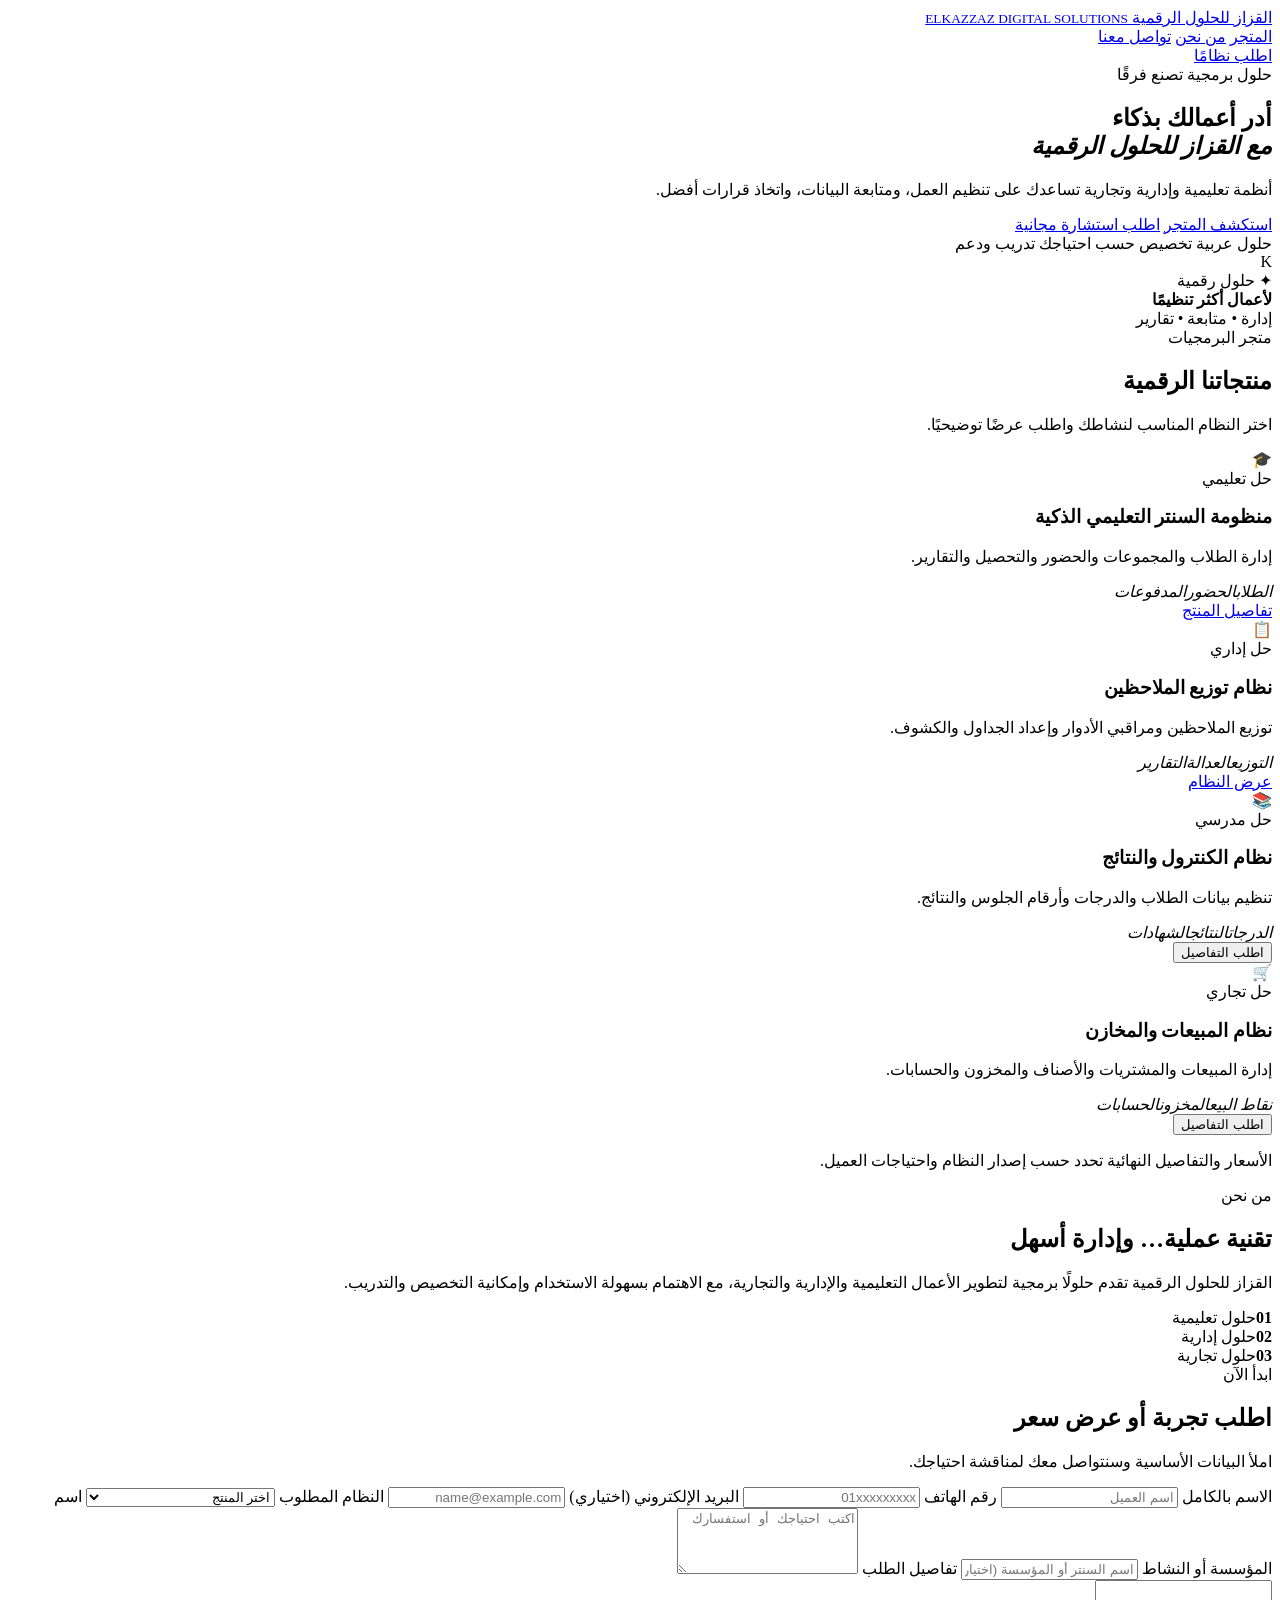
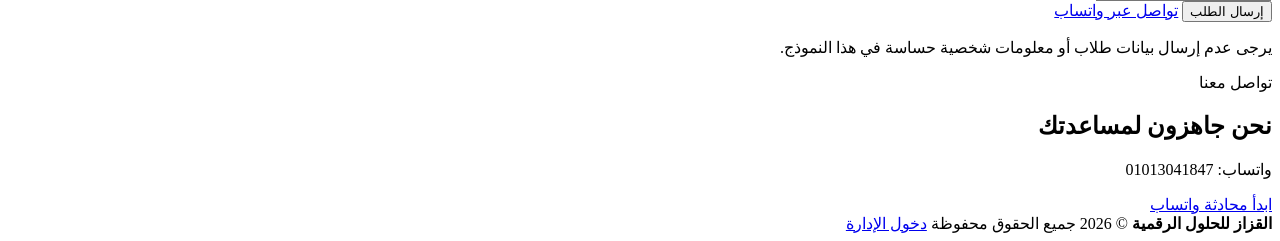
==== commit 1004a2bd: "Update index.html with new content and structure" ====
--- a/index.html
+++ b/index.html
@@ -1,53 +1,344 @@
+
 <!DOCTYPE html>
 <html lang="ar" dir="rtl">
 <head>
-<meta charset="UTF-8"><meta name="viewport" content="width=device-width, initial-scale=1">
-<meta name="theme-color" content="#071426">
-<meta name="description" content="القزاز للحلول الرقمية - أنظمة برمجية ذكية للسناتر التعليمية والمدارس والأعمال التجارية.">
-<title>القزاز للحلول الرقمية | حلول برمجية ذكية</title>
-<style>
-:root{--bg:#071426;--surface:#10233d;--surface2:#142b49;--blue:#1677e8;--cyan:#24c7d9;--gold:#efc15b;--text:#f5f8ff;--muted:#b5c3d5;--line:rgba(255,255,255,.12)}
-*{box-sizing:border-box}html{scroll-behavior:smooth}body{margin:0;background:var(--bg);color:var(--text);font-family:Tahoma,Arial,sans-serif;line-height:1.8}a{color:inherit;text-decoration:none}.container{width:min(1140px,92%);margin:auto}
-header{position:sticky;top:0;z-index:5;background:#071426f5;border-bottom:1px solid var(--line)}nav{min-height:74px;display:flex;align-items:center;justify-content:space-between;gap:15px}.brand{font-size:21px;font-weight:bold;color:var(--gold)}.brand small{display:block;font-size:10px;color:var(--muted);letter-spacing:1px}.links{display:flex;gap:20px;color:var(--muted);font-size:14px}.links a:hover{color:var(--cyan)}
-.btn{display:inline-block;padding:11px 20px;border-radius:10px;background:linear-gradient(110deg,var(--blue),var(--cyan));font-weight:bold;color:white}.btn.gold{background:var(--gold);color:#182338}.hero{text-align:center;padding:85px 0;background:radial-gradient(ellipse at top,#174477 0%,var(--bg) 70%)}.eyebrow{color:var(--cyan);font-weight:bold}.hero h1{font-size:clamp(32px,6vw,55px);line-height:1.4;margin:15px 0}.hero h1 span{color:var(--gold)}.hero p{max-width:720px;margin:0 auto 25px;color:var(--muted)}.actions{display:flex;justify-content:center;gap:12px;flex-wrap:wrap}
-.section{padding:65px 0}.section.alt{background:#0a1a2e}.head{text-align:center;margin-bottom:30px}.head h2{font-size:30px;margin:0 0 8px}.head p{color:var(--muted);margin:0}.grid{display:grid;grid-template-columns:repeat(2,1fr);gap:20px}.card{background:var(--surface);border:1px solid var(--line);border-radius:17px;padding:24px}.card h3{color:var(--gold);margin:5px 0}.card p{color:var(--muted);font-size:14px}.ico{font-size:32px}.tags{display:flex;flex-wrap:wrap;gap:7px;margin:14px 0}.tags span{font-size:12px;background:#ffffff12;padding:4px 9px;border-radius:7px}.services{display:grid;grid-template-columns:repeat(3,1fr);gap:16px}.service{background:var(--surface);padding:20px;border:1px solid var(--line);border-radius:14px}.service p{color:var(--muted);font-size:13px}.contact{padding:40px 22px;text-align:center;background:linear-gradient(120deg,#123e68,#10233d);border:1px solid var(--line);border-radius:20px}.contact p{color:var(--muted)}footer{border-top:1px solid var(--line);padding:25px 0;color:var(--muted);font-size:13px}.foot{display:flex;justify-content:space-between;gap:12px;flex-wrap:wrap}.wa{position:fixed;bottom:18px;left:18px;background:#20b968;color:#fff;padding:11px 17px;border-radius:40px;font-weight:bold}
-@media(max-width:760px){.links{display:none}.grid,.services{grid-template-columns:1fr}.hero{padding:60px 0}.section{padding:52px 0}}
-</style></head>
+<meta charset="UTF-8">
+<meta name="viewport" content="width=device-width,initial-scale=1">
+<meta name="theme-color" content="#081426">
+<meta name="description" content="القزاز للحلول الرقمية - متجر الأنظمة والبرمجيات والحلول الإدارية والتعليمية.">
+<title>القزاز للحلول الرقمية | المتجر</title>
+<link rel="stylesheet" href="style.css">
+<script src="config.js"></script>
+</head>
 <body>
-<header><div class="container"><nav>
-<a class="brand" href="index.html">القزاز للحلول الرقمية<small>ELKAZZAZ DIGITAL SOLUTIONS</small></a>
-<div class="links"><a href="#home">الرئيسية</a><a href="#products">منتجاتنا</a><a href="#services">خدماتنا</a><a href="#contact">تواصل معنا</a></div>
-<a class="btn" href="#contact">اطلب تجربة</a>
-</nav></div></header>
+
+<header class="top">
+<div class="wrap nav">
+<a class="brand" href="index.html">
+القزاز <span>للحلول الرقمية</span>
+<small>ELKAZZAZ DIGITAL SOLUTIONS</small>
+</a>
+
+<nav>
+<a href="#products">المتجر</a>
+<a href="#about">من نحن</a>
+<a href="#contact">تواصل معنا</a>
+</nav>
+
+<a class="btn small" href="#request">اطلب نظامًا</a>
+</div>
+</header>
+
 <main>
-<section class="hero" id="home"><div class="container">
-<div class="eyebrow">حلول تقنية عملية لأعمال أكثر تنظيمًا</div>
-<h1>حوّل أعمالك إلى تجربة <span>أكثر ذكاءً</span></h1>
-<p>نطوّر أنظمة برمجية عربية تساعد السناتر التعليمية والمدارس والأنشطة التجارية على إدارة أعمالها بسهولة ودقة، من مكان واحد.</p>
-<div class="actions"><a class="btn" href="#products">اكتشف منتجاتنا</a><a class="btn gold" href="#contact">تواصل معنا</a></div>
-</div></section>
-<section class="section" id="products"><div class="container">
-<div class="head"><h2>منتجاتنا البرمجية</h2><p>أنظمة عملية لتبسيط الإدارة وتوفير الوقت والجهد</p></div>
-<div class="grid">
-<article class="card"><div class="ico">🎓</div><h3>منظومة السنتر التعليمي الذكية</h3><p>حل إداري لمتابعة الطلاب والمجموعات والحضور والتحصيل المالي.</p><div class="tags"><span>الطلاب</span><span>المجموعات</span><span>الحضور</span><span>المدفوعات</span><span>التقارير</span></div><a class="btn" href="center.html">اكتشف تفاصيل المنظومة</a></article>
-<article class="card"><div class="ico">📋</div><h3>نظام توزيع الملاحظين</h3><p>تنظيم توزيع الملاحظين ومراقبي الأدوار وإعداد الجداول والكشوف.</p><div class="tags"><span>توزيع آلي</span><span>عدالة التوزيع</span><span>مراقبو الأدوار</span><span>Excel</span></div><a class="btn" href="https://elkazzaz2018-wq.github.io/Teacher-test/" target="_blank" rel="noopener">عرض النظام</a></article>
-<article class="card"><div class="ico">📚</div><h3>نظام الكنترول والنتائج</h3><p>إدارة بيانات الطلاب وأرقام الجلوس والمواد والدرجات والنتائج والشهادات.</p><div class="tags"><span>بيانات الطلاب</span><span>الدرجات</span><span>النتائج</span><span>الشهادات</span></div><a class="btn" href="#contact" data-message="أرغب في الاستفسار عن نظام الكنترول والنتائج">اطلب التفاصيل</a></article>
-<article class="card"><div class="ico">🛒</div><h3>نظام المبيعات والمخازن</h3><p>إدارة المبيعات والمشتريات والأصناف والمخزون والحسابات في واجهة واحدة.</p><div class="tags"><span>نقاط البيع</span><span>الباركود</span><span>المخزون</span><span>الحسابات</span></div><a class="btn" href="#contact" data-message="أرغب في الاستفسار عن نظام المبيعات والمخازن">اطلب التفاصيل</a></article>
-</div></div></section>
-<section class="section alt" id="services"><div class="container"><div class="head"><h2>خدماتنا</h2><p>من الفكرة إلى التشغيل والمتابعة</p></div><div class="services">
-<div class="service"><div class="ico">💻</div><h3>تطوير الأنظمة</h3><p>حلول برمجية حسب طبيعة العمل واحتياجات العميل.</p></div>
-<div class="service"><div class="ico">⚙️</div><h3>التركيب والتخصيص</h3><p>تهيئة النظام وإعداد البيانات والوظائف المتفق عليها.</p></div>
-<div class="service"><div class="ico">🧑‍🏫</div><h3>التدريب والدعم</h3><p>شرح الاستخدام ومتابعة العميل وفق نطاق الخدمة المتفق عليه.</p></div>
-</div></div></section>
-<section class="section" id="contact"><div class="container"><div class="contact"><h2>هل تبحث عن حل ينظم عملك؟</h2><p>راسلنا عبر واتساب وحدد النظام الذي تهتم به لمناقشة التفاصيل وطلب تجربة مناسبة.</p><a class="btn gold" id="waMain" href="https://wa.me/201013041847" target="_blank" rel="noopener">تواصل عبر واتساب</a><p>01013041847</p></div></div></section>
+
+<section class="hero">
+<div class="wrap hero-grid">
+<div>
+<span class="kicker">حلول برمجية تصنع فرقًا</span>
+<h1>أدر أعمالك بذكاء<br>
+<em>مع القزاز للحلول الرقمية</em></h1>
+
+<p>
+أنظمة تعليمية وإدارية وتجارية تساعدك على تنظيم العمل،
+ومتابعة البيانات، واتخاذ قرارات أفضل.
+</p>
+
+<div class="actions">
+<a class="btn" href="#products">استكشف المتجر</a>
+<a class="btn ghost" href="#request">اطلب استشارة مجانية</a>
+</div>
+
+<div class="trust">
+<span>حلول عربية</span>
+<span>تخصيص حسب احتياجك</span>
+<span>تدريب ودعم</span>
+</div>
+</div>
+
+<div class="hero-art">
+<div class="orb">K</div>
+<div class="float-card">✦ حلول رقمية<br><b>لأعمال أكثر تنظيمًا</b></div>
+<div class="mini-card">إدارة • متابعة • تقارير</div>
+</div>
+</div>
+</section>
+
+<section class="section wrap" id="products">
+<div class="section-title">
+<span class="kicker">متجر البرمجيات</span>
+<h2>منتجاتنا الرقمية</h2>
+<p>اختر النظام المناسب لنشاطك واطلب عرضًا توضيحيًا.</p>
+</div>
+
+<div class="products" id="productGrid">
+
+<article class="product">
+<div class="product-icon">🎓</div>
+<span class="label">حل تعليمي</span>
+<h3>منظومة السنتر التعليمي الذكية</h3>
+<p>إدارة الطلاب والمجموعات والحضور والتحصيل والتقارير.</p>
+<div class="tags">
+<i>الطلاب</i><i>الحضور</i><i>المدفوعات</i>
+</div>
+<a class="btn block" href="center.html">تفاصيل المنتج</a>
+</article>
+
+<article class="product">
+<div class="product-icon">📋</div>
+<span class="label">حل إداري</span>
+<h3>نظام توزيع الملاحظين</h3>
+<p>توزيع الملاحظين ومراقبي الأدوار وإعداد الجداول والكشوف.</p>
+<div class="tags">
+<i>التوزيع</i><i>العدالة</i><i>التقارير</i>
+</div>
+<a class="btn block"
+href="https://elkazzaz2018-wq.github.io/Teacher-test/"
+target="_blank" rel="noopener">عرض النظام</a>
+</article>
+
+<article class="product">
+<div class="product-icon">📚</div>
+<span class="label">حل مدرسي</span>
+<h3>نظام الكنترول والنتائج</h3>
+<p>تنظيم بيانات الطلاب والدرجات وأرقام الجلوس والنتائج.</p>
+<div class="tags">
+<i>الدرجات</i><i>النتائج</i><i>الشهادات</i>
+</div>
+<button class="btn block request-product"
+data-product="نظام الكنترول والنتائج">اطلب التفاصيل</button>
+</article>
+
+<article class="product">
+<div class="product-icon">🛒</div>
+<span class="label">حل تجاري</span>
+<h3>نظام المبيعات والمخازن</h3>
+<p>إدارة المبيعات والمشتريات والأصناف والمخزون والحسابات.</p>
+<div class="tags">
+<i>نقاط البيع</i><i>المخزون</i><i>الحسابات</i>
+</div>
+<button class="btn block request-product"
+data-product="نظام المبيعات والمخازن">اطلب التفاصيل</button>
+</article>
+
+</div>
+
+<p class="small-note">
+الأسعار والتفاصيل النهائية تحدد حسب إصدار النظام واحتياجات العميل.
+</p>
+</section>
+
+<section class="section band" id="about">
+<div class="wrap two">
+<div>
+<span class="kicker">من نحن</span>
+<h2>تقنية عملية… وإدارة أسهل</h2>
+<p>
+القزاز للحلول الرقمية تقدم حلولًا برمجية لتطوير الأعمال
+التعليمية والإدارية والتجارية، مع الاهتمام بسهولة الاستخدام
+وإمكانية التخصيص والتدريب.
+</p>
+</div>
+
+<div class="stats">
+<div><b>01</b><span>حلول تعليمية</span></div>
+<div><b>02</b><span>حلول إدارية</span></div>
+<div><b>03</b><span>حلول تجارية</span></div>
+</div>
+</div>
+</section>
+
+<section class="section wrap" id="request">
+<div class="section-title">
+<span class="kicker">ابدأ الآن</span>
+<h2>اطلب تجربة أو عرض سعر</h2>
+<p>املأ البيانات الأساسية وسنتواصل معك لمناقشة احتياجك.</p>
+</div>
+
+<form id="leadForm" class="form-card">
+<div class="form-grid">
+
+<label>الاسم بالكامل
+<input name="name" required maxlength="90" placeholder="اسم العميل">
+</label>
+
+<label>رقم الهاتف
+<input name="phone" required inputmode="tel"
+maxlength="20" placeholder="01xxxxxxxxx">
+</label>
+
+<label>البريد الإلكتروني (اختياري)
+<input name="email" type="email" maxlength="120"
+placeholder="name@example.com">
+</label>
+
+<label>النظام المطلوب
+<select name="product" required>
+<option value="">اختر المنتج</option>
+<option>منظومة السنتر التعليمي الذكية</option>
+<option>نظام توزيع الملاحظين</option>
+<option>نظام الكنترول والنتائج</option>
+<option>نظام المبيعات والمخازن</option>
+<option>تطوير نظام خاص</option>
+</select>
+</label>
+
+<label class="wide">اسم المؤسسة أو النشاط
+<input name="organization" maxlength="120"
+placeholder="اسم السنتر أو المؤسسة (اختياري)">
+</label>
+
+<label class="wide">تفاصيل الطلب
+<textarea name="message" rows="4" maxlength="1000"
+placeholder="اكتب احتياجك أو استفسارك"></textarea>
+</label>
+
+</div>
+
+<input name="website" class="trap" tabindex="-1"
+autocomplete="off" aria-hidden="true">
+
+<div class="form-actions">
+<button class="btn" type="submit" id="submitBtn">إرسال الطلب</button>
+<a class="btn whatsapp" id="waLink"
+target="_blank" rel="noopener">تواصل عبر واتساب</a>
+</div>
+
+<p class="form-status" id="formStatus" role="status"></p>
+
+<p class="privacy">
+يرجى عدم إرسال بيانات طلاب أو معلومات شخصية حساسة في هذا النموذج.
+</p>
+</form>
+</section>
+
+<section class="section band" id="contact">
+<div class="wrap contact-row">
+<div>
+<span class="kicker">تواصل معنا</span>
+<h2>نحن جاهزون لمساعدتك</h2>
+<p>واتساب: 01013041847</p>
+</div>
+<a class="btn" id="contactWa"
+target="_blank" rel="noopener">ابدأ محادثة واتساب</a>
+</div>
+</section>
+
 </main>
-<footer><div class="container foot"><strong>القزاز للحلول الرقمية</strong><span>© <span id="year"></span> جميع الحقوق محفوظة</span></div></footer>
-<a class="wa" id="waFloat" href="https://wa.me/201013041847" target="_blank" rel="noopener">واتساب</a>
+
+<footer>
+<div class="wrap foot">
+<b>القزاز للحلول الرقمية</b>
+<span>© <span id="year"></span> جميع الحقوق محفوظة</span>
+<a href="admin.html">دخول الإدارة</a>
+</div>
+</footer>
+
+<iframe name="submitFrame" id="submitFrame" hidden></iframe>
+
 <script>
-const phone="201013041847";
-const makeLink=t=>"https://wa.me/"+phone+"?text="+encodeURIComponent(t);
-document.getElementById("waMain").href=makeLink("السلام عليكم، أريد الاستفسار عن خدمات القزاز للحلول الرقمية.");
-document.getElementById("waFloat").href=makeLink("السلام عليكم، أريد التواصل مع القزاز للحلول الرقمية.");
-document.querySelectorAll("[data-message]").forEach(a=>{a.href=makeLink(a.dataset.message);a.target="_blank";a.rel="noopener";});
-document.getElementById("year").textContent=new Date().getFullYear();
-</script></body></html>
+const cfg = window.ELKAZZAZ_CONFIG || {};
+const phone = cfg.WHATSAPP || "201013041847";
+
+const wa = text =>
+"https://wa.me/" + phone + "?text=" + encodeURIComponent(text);
+
+document.getElementById("waLink").href =
+wa("السلام عليكم، أريد الاستفسار عن منتجات القزاز للحلول الرقمية.");
+
+document.getElementById("contactWa").href =
+wa("السلام عليكم، أريد التواصل مع القزاز للحلول الرقمية.");
+
+document.getElementById("year").textContent =
+new Date().getFullYear();
+
+document.querySelectorAll(".request-product").forEach(button => {
+button.addEventListener("click", () => {
+document.querySelector('[name=product]').value =
+button.dataset.product;
+document.getElementById("request").scrollIntoView({
+behavior:"smooth"
+});
+});
+});
+
+const form = document.getElementById("leadForm");
+
+form.addEventListener("submit", event => {
+event.preventDefault();
+
+const api = (cfg.API_URL || "").trim();
+const status = document.getElementById("formStatus");
+
+if (!api || api.includes("PASTE_")) {
+status.textContent =
+"لم يتم ربط قاعدة البيانات بعد. يمكنك إرسال طلبك الآن عبر واتساب.";
+
+const data = new FormData(form);
+
+const msg =
+"طلب جديد من الموقع\n" +
+"الاسم: " + data.get("name") + "\n" +
+"الهاتف: " + data.get("phone") + "\n" +
+"المنتج: " + data.get("product") + "\n" +
+"النشاط: " + data.get("organization") + "\n" +
+"التفاصيل: " + data.get("message");
+
+window.open(wa(msg), "_blank");
+return;
+}
+
+const submit = document.getElementById("submitBtn");
+submit.disabled = true;
+submit.textContent = "جارٍ الإرسال...";
+
+const frame = document.getElementById("submitFrame");
+let done = false;
+
+const finish = () => {
+if (done) return;
+done = true;
+submit.disabled = false;
+submit.textContent = "إرسال الطلب";
+status.textContent =
+"تم إرسال النموذج. سنتواصل معك بعد مراجعة الطلب.";
+form.reset();
+};
+
+frame.onload = () => {
+if (submit.dataset.started === "1") finish();
+};
+
+const data = new FormData(form);
+data.append("action", "newLead");
+
+const temp = document.createElement("form");
+temp.method = "POST";
+temp.action = api;
+temp.target = "submitFrame";
+temp.style.display = "none";
+
+for (const [key, value] of data.entries()) {
+const input = document.createElement("input");
+input.name = key;
+input.value = value;
+temp.appendChild(input);
+}
+
+document.body.appendChild(temp);
+submit.dataset.started = "1";
+temp.submit();
+
+setTimeout(() => {
+if (!done) {
+submit.disabled = false;
+submit.textContent = "إرسال الطلب";
+status.textContent =
+"تم إرسال الطلب. إذا لم يصلك تأكيد، تواصل معنا عبر واتساب.";
+}
+temp.remove();
+}, 3500);
+});
+</script>
+
+</body>
+</html>
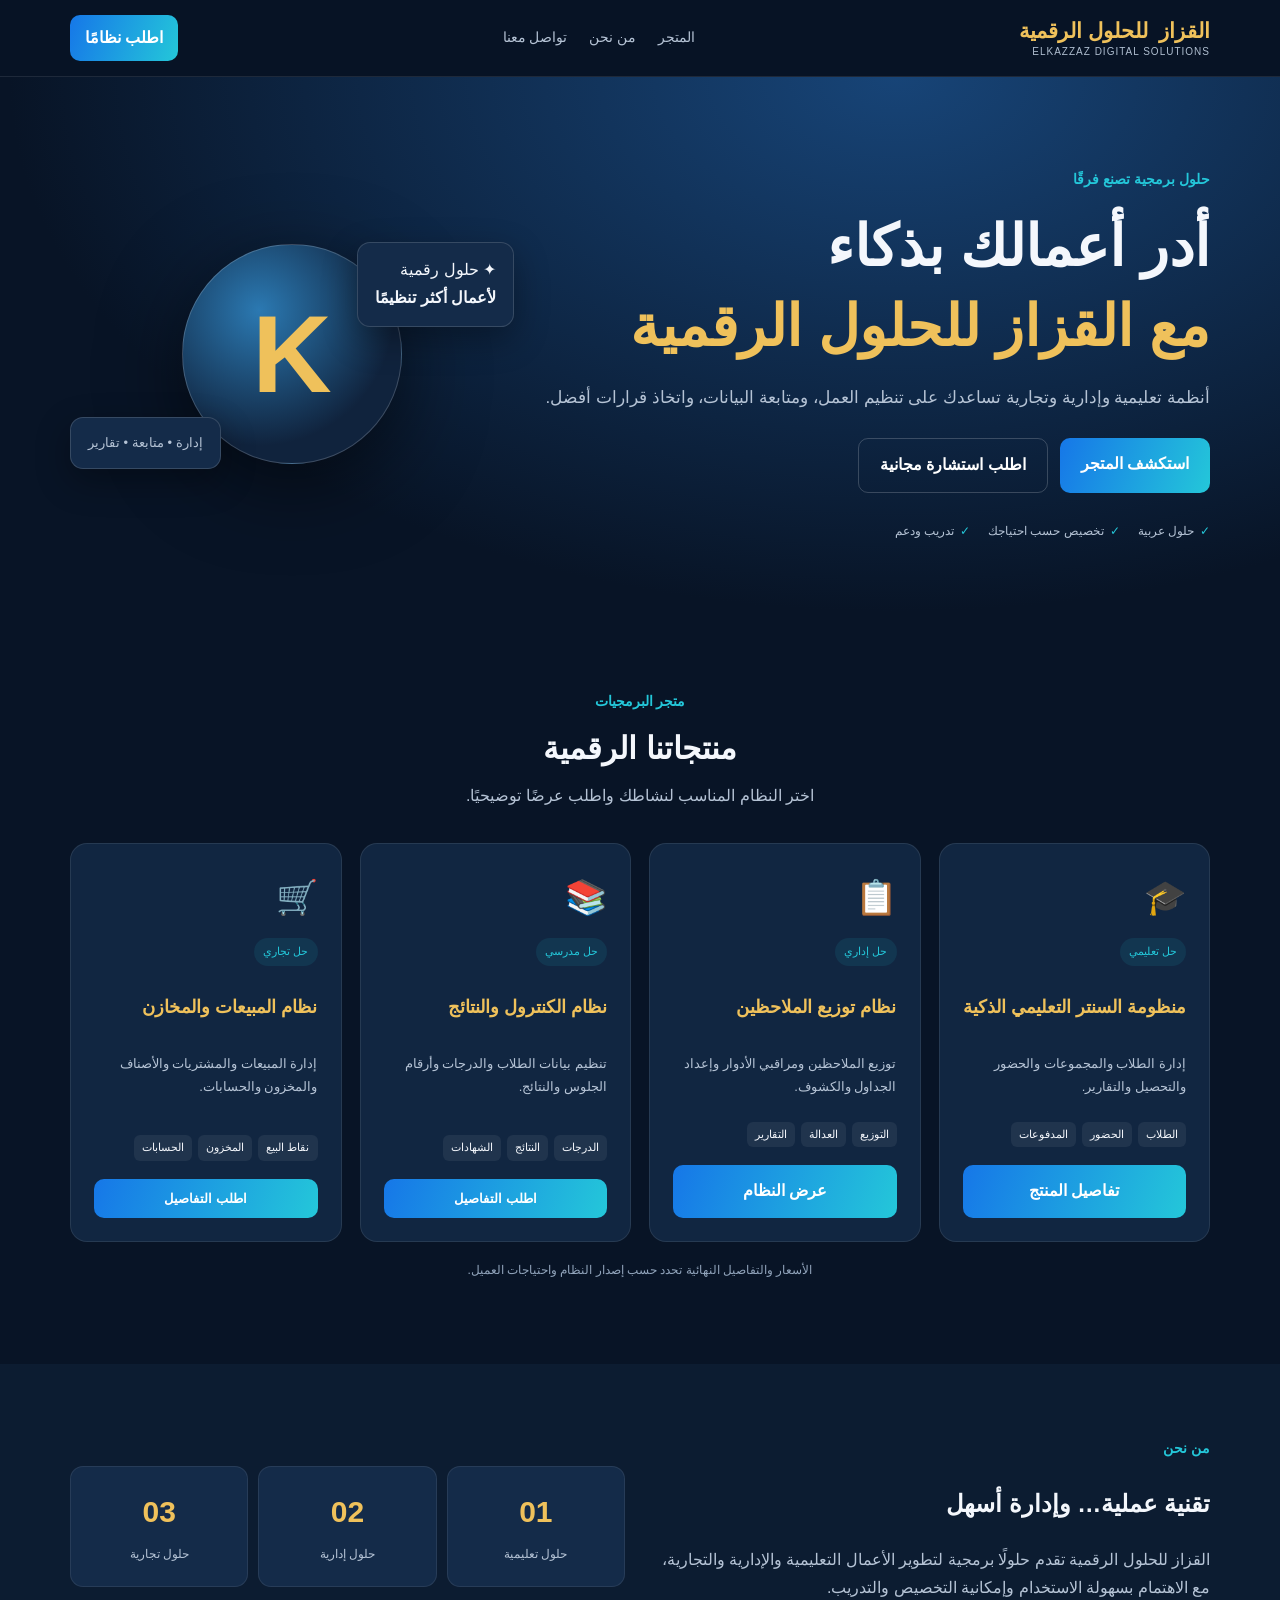
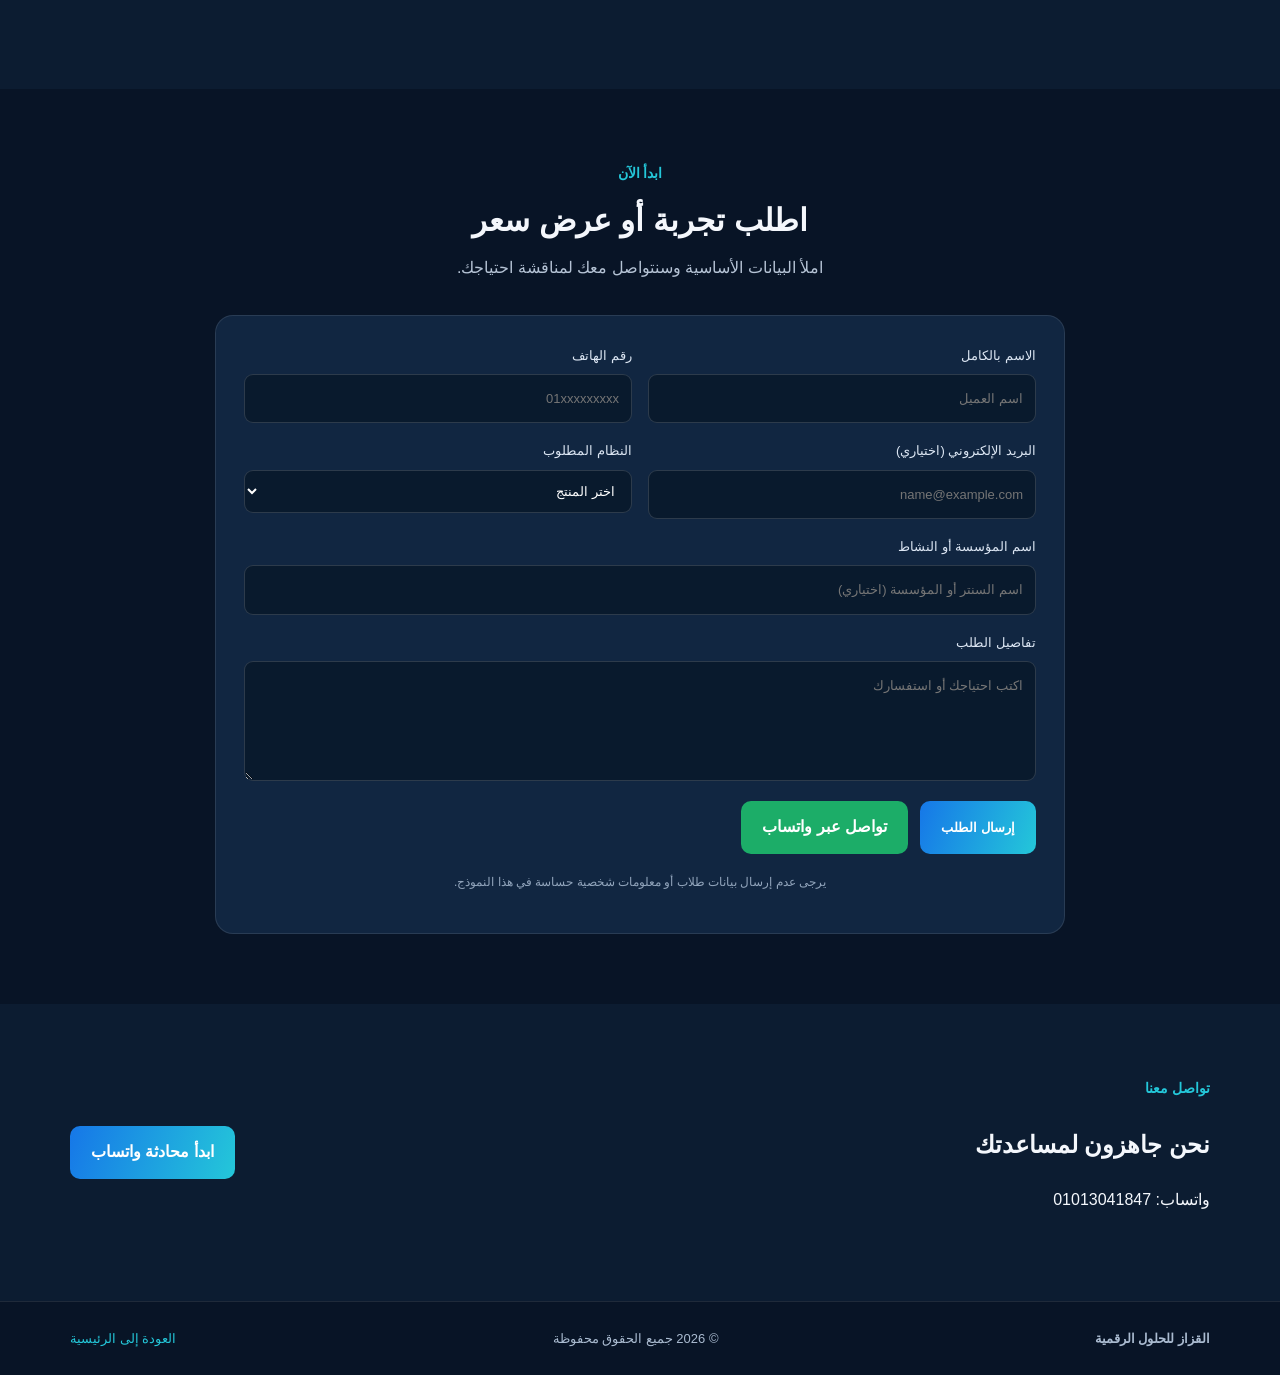
==== commit 2ca8a57d: "Update index.html" ====
--- a/index.html
+++ b/index.html
@@ -5,15 +5,51 @@
 <meta charset="UTF-8">
 <meta name="viewport" content="width=device-width,initial-scale=1">
 <meta name="theme-color" content="#081426">
-<meta name="description" content="القزاز للحلول الرقمية - متجر الأنظمة والبرمجيات والحلول الإدارية والتعليمية.">
+<meta name="description" content="القزاز للحلول الرقمية - حلول برمجية وتعليمية وإدارية وتجارية">
 <title>القزاز للحلول الرقمية | المتجر</title>
-<link rel="stylesheet" href="style.css">
-<script src="config.js"></script>
+
+<link rel="stylesheet" href="style.css?v=20261112-4">
+
+<!-- تحميل إعدادات الموقع -->
+<script src="https://elkazzaz2018-wq.github.io/elkazzaz-digital/config.js?v=20261112-4"></script>
+
+<style>
+.form-status{
+  margin-top:15px;
+  padding:12px;
+  border-radius:9px;
+  font-size:14px;
+  display:none;
+  line-height:1.8;
+}
+.form-status.success{
+  display:block;
+  background:#123e32;
+  color:#8ff0c4;
+}
+.form-status.error{
+  display:block;
+  background:#51252d;
+  color:#ffd1d5;
+}
+.form-status.info{
+  display:block;
+  background:#18365a;
+  color:#c8e5ff;
+}
+button:disabled{
+  opacity:.6;
+  cursor:wait;
+}
+</style>
 </head>
+
 <body>
 
+<!-- HEADER -->
 <header class="top">
 <div class="wrap nav">
+
 <a class="brand" href="index.html">
 القزاز <span>للحلول الرقمية</span>
 <small>ELKAZZAZ DIGITAL SOLUTIONS</small>
@@ -26,17 +62,27 @@
 </nav>
 
 <a class="btn small" href="#request">اطلب نظامًا</a>
+
 </div>
 </header>
 
 <main>
 
+<!-- HERO -->
 <section class="hero">
 <div class="wrap hero-grid">
+
 <div>
-<span class="kicker">حلول برمجية تصنع فرقًا</span>
-<h1>أدر أعمالك بذكاء<br>
-<em>مع القزاز للحلول الرقمية</em></h1>
+
+<span class="kicker">
+حلول برمجية تصنع فرقًا
+</span>
+
+<h1>
+أدر أعمالك بذكاء
+<br>
+<em>مع القزاز للحلول الرقمية</em>
+</h1>
 
 <p>
 أنظمة تعليمية وإدارية وتجارية تساعدك على تنظيم العمل،
@@ -53,71 +99,129 @@
 <span>تخصيص حسب احتياجك</span>
 <span>تدريب ودعم</span>
 </div>
+
 </div>
 
 <div class="hero-art">
 <div class="orb">K</div>
-<div class="float-card">✦ حلول رقمية<br><b>لأعمال أكثر تنظيمًا</b></div>
-<div class="mini-card">إدارة • متابعة • تقارير</div>
-</div>
+<div class="float-card">
+✦ حلول رقمية
+<br>
+<b>لأعمال أكثر تنظيمًا</b>
+</div>
+<div class="mini-card">
+إدارة • متابعة • تقارير
+</div>
+</div>
+
 </div>
 </section>
 
+<!-- PRODUCTS -->
 <section class="section wrap" id="products">
+
 <div class="section-title">
 <span class="kicker">متجر البرمجيات</span>
 <h2>منتجاتنا الرقمية</h2>
 <p>اختر النظام المناسب لنشاطك واطلب عرضًا توضيحيًا.</p>
 </div>
 
-<div class="products" id="productGrid">
+<div class="products">
 
 <article class="product">
+
 <div class="product-icon">🎓</div>
 <span class="label">حل تعليمي</span>
+
 <h3>منظومة السنتر التعليمي الذكية</h3>
-<p>إدارة الطلاب والمجموعات والحضور والتحصيل والتقارير.</p>
+
+<p>
+إدارة الطلاب والمجموعات والحضور والتحصيل والتقارير.
+</p>
+
 <div class="tags">
-<i>الطلاب</i><i>الحضور</i><i>المدفوعات</i>
-</div>
-<a class="btn block" href="center.html">تفاصيل المنتج</a>
+<i>الطلاب</i>
+<i>الحضور</i>
+<i>المدفوعات</i>
+</div>
+
+<a class="btn block" href="center.html">
+تفاصيل المنتج
+</a>
+
 </article>
 
 <article class="product">
+
 <div class="product-icon">📋</div>
 <span class="label">حل إداري</span>
+
 <h3>نظام توزيع الملاحظين</h3>
-<p>توزيع الملاحظين ومراقبي الأدوار وإعداد الجداول والكشوف.</p>
+
+<p>
+توزيع الملاحظين ومراقبي الأدوار وإعداد الجداول والكشوف.
+</p>
+
 <div class="tags">
-<i>التوزيع</i><i>العدالة</i><i>التقارير</i>
-</div>
+<i>التوزيع</i>
+<i>العدالة</i>
+<i>التقارير</i>
+</div>
+
 <a class="btn block"
 href="https://elkazzaz2018-wq.github.io/Teacher-test/"
-target="_blank" rel="noopener">عرض النظام</a>
+target="_blank" rel="noopener">
+عرض النظام
+</a>
+
 </article>
 
 <article class="product">
+
 <div class="product-icon">📚</div>
 <span class="label">حل مدرسي</span>
+
 <h3>نظام الكنترول والنتائج</h3>
-<p>تنظيم بيانات الطلاب والدرجات وأرقام الجلوس والنتائج.</p>
+
+<p>
+تنظيم بيانات الطلاب والدرجات وأرقام الجلوس والنتائج.
+</p>
+
 <div class="tags">
-<i>الدرجات</i><i>النتائج</i><i>الشهادات</i>
-</div>
+<i>الدرجات</i>
+<i>النتائج</i>
+<i>الشهادات</i>
+</div>
+
 <button class="btn block request-product"
-data-product="نظام الكنترول والنتائج">اطلب التفاصيل</button>
+data-product="نظام الكنترول والنتائج">
+اطلب التفاصيل
+</button>
+
 </article>
 
 <article class="product">
+
 <div class="product-icon">🛒</div>
 <span class="label">حل تجاري</span>
+
 <h3>نظام المبيعات والمخازن</h3>
-<p>إدارة المبيعات والمشتريات والأصناف والمخزون والحسابات.</p>
+
+<p>
+إدارة المبيعات والمشتريات والأصناف والمخزون والحسابات.
+</p>
+
 <div class="tags">
-<i>نقاط البيع</i><i>المخزون</i><i>الحسابات</i>
-</div>
+<i>نقاط البيع</i>
+<i>المخزون</i>
+<i>الحسابات</i>
+</div>
+
 <button class="btn block request-product"
-data-product="نظام المبيعات والمخازن">اطلب التفاصيل</button>
+data-product="نظام المبيعات والمخازن">
+اطلب التفاصيل
+</button>
+
 </article>
 
 </div>
@@ -125,13 +229,19 @@
 <p class="small-note">
 الأسعار والتفاصيل النهائية تحدد حسب إصدار النظام واحتياجات العميل.
 </p>
+
 </section>
 
+<!-- ABOUT -->
 <section class="section band" id="about">
+
 <div class="wrap two">
+
 <div>
 <span class="kicker">من نحن</span>
+
 <h2>تقنية عملية… وإدارة أسهل</h2>
+
 <p>
 القزاز للحلول الرقمية تقدم حلولًا برمجية لتطوير الأعمال
 التعليمية والإدارية والتجارية، مع الاهتمام بسهولة الاستخدام
@@ -140,38 +250,71 @@
 </div>
 
 <div class="stats">
-<div><b>01</b><span>حلول تعليمية</span></div>
-<div><b>02</b><span>حلول إدارية</span></div>
-<div><b>03</b><span>حلول تجارية</span></div>
-</div>
+
+<div>
+<b>01</b>
+<span>حلول تعليمية</span>
+</div>
+
+<div>
+<b>02</b>
+<span>حلول إدارية</span>
+</div>
+
+<div>
+<b>03</b>
+<span>حلول تجارية</span>
+</div>
+
+</div>
+
 </div>
 </section>
 
+<!-- CUSTOMER REQUEST -->
 <section class="section wrap" id="request">
+
 <div class="section-title">
+
 <span class="kicker">ابدأ الآن</span>
+
 <h2>اطلب تجربة أو عرض سعر</h2>
-<p>املأ البيانات الأساسية وسنتواصل معك لمناقشة احتياجك.</p>
+
+<p>
+املأ البيانات الأساسية وسنتواصل معك لمناقشة احتياجك.
+</p>
+
 </div>
 
 <form id="leadForm" class="form-card">
+
 <div class="form-grid">
 
-<label>الاسم بالكامل
-<input name="name" required maxlength="90" placeholder="اسم العميل">
+<label>
+الاسم بالكامل
+<input name="name"
+required maxlength="90"
+placeholder="اسم العميل">
 </label>
 
-<label>رقم الهاتف
-<input name="phone" required inputmode="tel"
-maxlength="20" placeholder="01xxxxxxxxx">
+<label>
+رقم الهاتف
+<input name="phone"
+required inputmode="tel"
+maxlength="20"
+placeholder="01xxxxxxxxx">
 </label>
 
-<label>البريد الإلكتروني (اختياري)
-<input name="email" type="email" maxlength="120"
+<label>
+البريد الإلكتروني (اختياري)
+<input name="email"
+type="email"
+maxlength="120"
 placeholder="name@example.com">
 </label>
 
-<label>النظام المطلوب
+<label>
+النظام المطلوب
 <select name="product" required>
 <option value="">اختر المنتج</option>
 <option>منظومة السنتر التعليمي الذكية</option>
@@ -182,162 +325,418 @@
 </select>
 </label>
 
-<label class="wide">اسم المؤسسة أو النشاط
-<input name="organization" maxlength="120"
+<label class="wide">
+اسم المؤسسة أو النشاط
+<input name="organization"
+maxlength="120"
 placeholder="اسم السنتر أو المؤسسة (اختياري)">
 </label>
 
-<label class="wide">تفاصيل الطلب
-<textarea name="message" rows="4" maxlength="1000"
+<label class="wide">
+تفاصيل الطلب
+<textarea name="message"
+rows="4"
+maxlength="1000"
 placeholder="اكتب احتياجك أو استفسارك"></textarea>
 </label>
 
 </div>
 
-<input name="website" class="trap" tabindex="-1"
-autocomplete="off" aria-hidden="true">
+<!-- حقل مكافحة الإرسال الآلي -->
+<input name="website"
+class="trap"
+tabindex="-1"
+autocomplete="off"
+aria-hidden="true">
 
 <div class="form-actions">
-<button class="btn" type="submit" id="submitBtn">إرسال الطلب</button>
-<a class="btn whatsapp" id="waLink"
-target="_blank" rel="noopener">تواصل عبر واتساب</a>
-</div>
-
-<p class="form-status" id="formStatus" role="status"></p>
+
+<button class="btn"
+type="submit"
+id="submitBtn">
+إرسال الطلب
+</button>
+
+<a class="btn whatsapp"
+id="waLink"
+target="_blank"
+rel="noopener">
+تواصل عبر واتساب
+</a>
+
+</div>
+
+<p class="form-status"
+id="formStatus"
+role="status"
+aria-live="polite"></p>
 
 <p class="privacy">
 يرجى عدم إرسال بيانات طلاب أو معلومات شخصية حساسة في هذا النموذج.
 </p>
+
 </form>
+
 </section>
 
+<!-- CONTACT -->
 <section class="section band" id="contact">
+
 <div class="wrap contact-row">
+
 <div>
+
 <span class="kicker">تواصل معنا</span>
+
 <h2>نحن جاهزون لمساعدتك</h2>
+
 <p>واتساب: 01013041847</p>
-</div>
-<a class="btn" id="contactWa"
-target="_blank" rel="noopener">ابدأ محادثة واتساب</a>
+
+</div>
+
+<a class="btn"
+id="contactWa"
+target="_blank"
+rel="noopener">
+ابدأ محادثة واتساب
+</a>
+
 </div>
 </section>
 
 </main>
 
+<!-- FOOTER -->
 <footer>
+
 <div class="wrap foot">
-<b>القزاز للحلول الرقمية</b>
-<span>© <span id="year"></span> جميع الحقوق محفوظة</span>
-<a href="admin.html">دخول الإدارة</a>
-</div>
+
+<strong>القزاز للحلول الرقمية</strong>
+
+<span>
+© <span id="year"></span>
+جميع الحقوق محفوظة
+</span>
+
+<a href="index.html">العودة إلى الرئيسية</a>
+
+</div>
+
 </footer>
 
-<iframe name="submitFrame" id="submitFrame" hidden></iframe>
+<!-- إطار استقبال نتيجة الخادم -->
+<iframe
+name="submitFrame"
+id="submitFrame"
+hidden>
+</iframe>
 
 <script>
+
+// =====================================
+// 1. إعدادات الموقع
+// =====================================
+
 const cfg = window.ELKAZZAZ_CONFIG || {};
+
 const phone = cfg.WHATSAPP || "201013041847";
 
-const wa = text =>
-"https://wa.me/" + phone + "?text=" + encodeURIComponent(text);
+const api = String(cfg.API_URL || "").trim();
+
+console.log("ELKAZZAZ CONFIG:", cfg);
+console.log("DATABASE API:", api);
+
+// =====================================
+// 2. أدوات التواصل
+// =====================================
+
+function whatsappLink(message) {
+
+return "https://wa.me/" +
+phone +
+"?text=" +
+encodeURIComponent(message);
+
+}
 
 document.getElementById("waLink").href =
-wa("السلام عليكم، أريد الاستفسار عن منتجات القزاز للحلول الرقمية.");
+whatsappLink(
+"السلام عليكم، أريد الاستفسار عن منتجات القزاز للحلول الرقمية."
+);
 
 document.getElementById("contactWa").href =
-wa("السلام عليكم، أريد التواصل مع القزاز للحلول الرقمية.");
+whatsappLink(
+"السلام عليكم، أريد التواصل مع القزاز للحلول الرقمية."
+);
 
 document.getElementById("year").textContent =
 new Date().getFullYear();
 
+// =====================================
+// 3. اختيار منتج من المتجر
+// =====================================
+
 document.querySelectorAll(".request-product").forEach(button => {
+
 button.addEventListener("click", () => {
-document.querySelector('[name=product]').value =
+
+document.querySelector('[name="product"]').value =
 button.dataset.product;
-document.getElementById("request").scrollIntoView({
-behavior:"smooth"
+
+document.getElementById("request")
+.scrollIntoView({behavior:"smooth"});
+
 });
+
 });
+
+// =====================================
+// 4. عرض حالة الإرسال
+// =====================================
+
+function showStatus(message, type) {
+
+const status = document.getElementById("formStatus");
+
+status.textContent = message;
+
+status.className = "form-status " + type;
+
+}
+
+// =====================================
+// 5. فحص إعدادات قاعدة البيانات
+// =====================================
+
+function checkDatabaseConfig() {
+
+if (!window.ELKAZZAZ_CONFIG) {
+return "لم يتم تحميل ملف config.js.";
+}
+
+if (!api) {
+return "رابط قاعدة البيانات غير موجود في config.js.";
+}
+
+if (!/^https:\/\/script\.google\.com\/macros\/s\/.+\/exec$/.test(api)) {
+return "رابط Google Apps Script غير صحيح. يجب أن ينتهي بـ /exec.";
+}
+
+return "";
+
+}
+
+// =====================================
+// 6. إرسال طلب العميل
+// =====================================
+
+const form = document.getElementById("leadForm");
+
+form.addEventListener("submit", function(event) {
+
+event.preventDefault();
+
+const error = checkDatabaseConfig();
+
+if (error) {
+
+showStatus(
+error + " راجع ملف config.js وإعدادات النشر.",
+"error"
+);
+
+console.error(error);
+
+return;
+
+}
+
+// فحص الحقول المطلوبة
+if (!form.reportValidity()) {
+return;
+}
+
+const submitButton =
+document.getElementById("submitBtn");
+
+const data = new FormData(form);
+
+// منع الروبوتات
+if (data.get("website")) {
+return;
+}
+
+submitButton.disabled = true;
+
+submitButton.textContent = "جارٍ إرسال الطلب...";
+
+showStatus(
+"جارٍ إرسال طلبك إلى قاعدة البيانات...",
+"info"
+);
+
+// تجهيز نموذج إرسال مستقل
+const tempForm = document.createElement("form");
+
+tempForm.method = "POST";
+
+tempForm.action = api;
+
+tempForm.target = "submitFrame";
+
+tempForm.style.display = "none";
+
+data.append("action", "newLead");
+
+for (const [key, value] of data.entries()) {
+
+const input = document.createElement("input");
+
+input.type = "hidden";
+
+input.name = key;
+
+input.value = value;
+
+tempForm.appendChild(input);
+
+}
+
+document.body.appendChild(tempForm);
+
+// مراقبة نتيجة الخادم
+const frame = document.getElementById("submitFrame");
+
+let submitted = false;
+
+let finished = false;
+
+function finish(message, type) {
+
+if (finished) return;
+
+finished = true;
+
+submitButton.disabled = false;
+
+submitButton.textContent = "إرسال الطلب";
+
+showStatus(message, type);
+
+tempForm.remove();
+
+}
+
+frame.onload = function() {
+
+if (!submitted || finished) return;
+
+try {
+
+const response =
+frame.contentDocument.body.innerText || "";
+
+if (response.includes("تم استلام طلبك بنجاح")) {
+
+finish(
+"تم استلام طلبك بنجاح! شكرًا لثقتك في القزاز للحلول الرقمية.",
+"success"
+);
+
+form.reset();
+
+} else if (response.includes("تم استلام طلب حديث")) {
+
+finish(
+"تم استلام طلب حديث بنفس رقم الهاتف. يرجى الانتظار قبل إعادة الإرسال.",
+"info"
+);
+
+} else if (response.includes("تعذر حفظ الطلب")) {
+
+finish(
+"تعذر حفظ الطلب. يرجى المحاولة مرة أخرى أو التواصل عبر واتساب.",
+"error"
+);
+
+} else if (response.includes("يرجى استكمال")) {
+
+finish(
+"يرجى استكمال البيانات المطلوبة.",
+"error"
+);
+
+} else {
+
+finish(
+"تم إرسال الطلب. يرجى مراجعة لوحة الإدارة للتأكد من وصوله.",
+"info"
+);
+
+}
+
+} catch (error) {
+
+// قد يمنع المتصفح قراءة نتيجة الخادم بسبب اختلاف النطاق.
+// لا يعني ذلك بالضرورة فشل عملية الحفظ.
+finish(
+"أُرسل الطلب إلى الخادم. تحقق من لوحة الإدارة للتأكد من تسجيله.",
+"info"
+);
+
+}
+
+};
+
+try {
+
+submitted = true;
+
+tempForm.submit();
+
+} catch (error) {
+
+console.error("Submit error:", error);
+
+finish(
+"حدث خطأ أثناء إرسال الطلب: " + error.message,
+"error"
+);
+
+return;
+
+}
+
+// مهلة احتياطية
+setTimeout(() => {
+
+if (finished) return;
+
+finish(
+"تم إرسال الطلب. إذا لم يظهر في لوحة الإدارة، راجع إعدادات Apps Script.",
+"info"
+);
+
+}, 8000);
+
 });
 
-const form = document.getElementById("leadForm");
-
-form.addEventListener("submit", event => {
-event.preventDefault();
-
-const api = (cfg.API_URL || "").trim();
-const status = document.getElementById("formStatus");
-
-if (!api || api.includes("PASTE_")) {
-status.textContent =
-"لم يتم ربط قاعدة البيانات بعد. يمكنك إرسال طلبك الآن عبر واتساب.";
-
-const data = new FormData(form);
-
-const msg =
-"طلب جديد من الموقع\n" +
-"الاسم: " + data.get("name") + "\n" +
-"الهاتف: " + data.get("phone") + "\n" +
-"المنتج: " + data.get("product") + "\n" +
-"النشاط: " + data.get("organization") + "\n" +
-"التفاصيل: " + data.get("message");
-
-window.open(wa(msg), "_blank");
-return;
-}
-
-const submit = document.getElementById("submitBtn");
-submit.disabled = true;
-submit.textContent = "جارٍ الإرسال...";
-
-const frame = document.getElementById("submitFrame");
-let done = false;
-
-const finish = () => {
-if (done) return;
-done = true;
-submit.disabled = false;
-submit.textContent = "إرسال الطلب";
-status.textContent =
-"تم إرسال النموذج. سنتواصل معك بعد مراجعة الطلب.";
-form.reset();
-};
-
-frame.onload = () => {
-if (submit.dataset.started === "1") finish();
-};
-
-const data = new FormData(form);
-data.append("action", "newLead");
-
-const temp = document.createElement("form");
-temp.method = "POST";
-temp.action = api;
-temp.target = "submitFrame";
-temp.style.display = "none";
-
-for (const [key, value] of data.entries()) {
-const input = document.createElement("input");
-input.name = key;
-input.value = value;
-temp.appendChild(input);
-}
-
-document.body.appendChild(temp);
-submit.dataset.started = "1";
-temp.submit();
-
-setTimeout(() => {
-if (!done) {
-submit.disabled = false;
-submit.textContent = "إرسال الطلب";
-status.textContent =
-"تم إرسال الطلب. إذا لم يصلك تأكيد، تواصل معنا عبر واتساب.";
-}
-temp.remove();
-}, 3500);
-});
+// =====================================
+// 7. تشخيص إعدادات الربط
+// =====================================
+
+const configError = checkDatabaseConfig();
+
+if (configError) {
+
+console.warn("Database configuration:", configError);
+
+} else {
+
+console.log("Database configuration loaded successfully.");
+
+}
+
 </script>
 
 </body>
--- a/style.css
+++ b/style.css
@@ -0,0 +1,136 @@
+
+*{box-sizing:border-box}
+html{scroll-behavior:smooth}
+body{
+margin:0;background:#081426;color:#f4f7fc;
+font-family:Tahoma,Arial,sans-serif;line-height:1.8
+}
+a{color:inherit;text-decoration:none}
+.wrap{width:min(1140px,92%);margin:auto}
+.top{
+position:sticky;top:0;z-index:10;
+background:#081426f5;border-bottom:1px solid #ffffff18
+}
+.nav{
+display:flex;align-items:center;justify-content:space-between;
+gap:16px;min-height:76px
+}
+.brand{font-size:21px;font-weight:bold;color:#efc15b;line-height:1.35}
+.brand span{margin-right:5px}
+.brand small{display:block;color:#afbed0;font-size:10px;letter-spacing:1px;font-weight:normal}
+.nav nav{display:flex;gap:22px;color:#b5c3d5;font-size:14px}
+.nav nav a:hover{color:#24c7d9}
+.btn{
+display:inline-block;border:0;border-radius:10px;
+padding:12px 21px;
+background:linear-gradient(110deg,#1677e8,#24c7d9);
+color:white;font-weight:bold;cursor:pointer;font-family:inherit
+}
+.btn:hover{filter:brightness(1.08);transform:translateY(-1px)}
+.btn.small{padding:9px 15px}
+.btn.ghost{background:transparent;border:1px solid #ffffff30}
+.btn.block{display:block;text-align:center}
+.hero{
+padding:88px 0 75px;
+background:radial-gradient(ellipse at 70% 0%,#174477 0%,#081426 70%)
+}
+.hero-grid{
+display:grid;grid-template-columns:1.2fr .8fr;
+gap:30px;align-items:center
+}
+.hero h1{font-size:clamp(34px,5vw,57px);line-height:1.4;margin:13px 0}
+.hero h1 em{font-style:normal;color:#efc15b}
+.hero p{max-width:700px;color:#b5c3d5;font-size:17px}
+.kicker{color:#24c7d9;font-weight:bold;font-size:14px}
+.actions{display:flex;gap:12px;flex-wrap:wrap;margin:24px 0}
+.trust{display:flex;gap:18px;flex-wrap:wrap;color:#b5c3d5;font-size:12px;margin-top:28px}
+.trust span:before{content:"✓";color:#24c7d9;margin-left:6px}
+.hero-art{min-height:280px;position:relative;display:grid;place-items:center}
+.orb{
+width:220px;height:220px;border-radius:50%;
+display:grid;place-items:center;font-size:110px;font-weight:bold;
+color:#efc15b;background:radial-gradient(circle at 35% 30%,#2b79b2,#10233d 65%);
+border:1px solid #ffffff30;box-shadow:0 20px 80px #0008
+}
+.float-card,.mini-card{
+position:absolute;background:#142b49;border:1px solid #ffffff25;
+border-radius:13px;padding:13px 17px;box-shadow:0 12px 35px #0005
+}
+.float-card{top:28px;right:0}
+.mini-card{bottom:25px;left:0;color:#b5c3d5;font-size:13px}
+.section{padding:70px 0}
+.section-title{text-align:center;margin-bottom:32px}
+.section-title h2{font-size:31px;margin:5px 0}
+.section-title p{color:#b5c3d5;margin:0}
+.products{
+display:grid;grid-template-columns:repeat(4,minmax(0,1fr));gap:18px
+}
+.product{
+background:#112641;border:1px solid #ffffff17;
+border-radius:17px;padding:23px;display:flex;flex-direction:column
+}
+.product:hover{border-color:#24c7d9;transform:translateY(-3px)}
+.product-icon{font-size:34px}
+.label{
+font-size:11px;color:#24c7d9;background:#24c7d91a;
+padding:4px 9px;border-radius:20px;align-self:flex-start;margin:10px 0
+}
+.product h3{color:#efc15b;font-size:18px;line-height:1.5}
+.product p{color:#b5c3d5;font-size:13px;flex:1}
+.tags{display:flex;gap:6px;flex-wrap:wrap;margin:10px 0 18px}
+.tags i{font-style:normal;font-size:11px;background:#ffffff10;padding:3px 8px;border-radius:6px}
+.small-note,.privacy{text-align:center;color:#91a4bb;font-size:12px;margin-top:18px}
+.band{background:#0c1c31}
+.two{display:grid;grid-template-columns:1fr 1fr;gap:30px;align-items:center}
+.two p{color:#b5c3d5}
+.stats{display:grid;grid-template-columns:repeat(3,1fr);gap:10px}
+.stats div{background:#142b49;border:1px solid #ffffff15;border-radius:13px;padding:18px;text-align:center}
+.stats b{display:block;color:#efc15b;font-size:30px}
+.stats span{font-size:12px;color:#b5c3d5}
+.form-card{
+max-width:850px;margin:auto;padding:28px;
+background:#112641;border:1px solid #ffffff1a;border-radius:18px
+}
+.form-grid{display:grid;grid-template-columns:1fr 1fr;gap:16px}
+.form-grid label{
+display:flex;flex-direction:column;gap:7px;
+font-size:13px;color:#dce6f3
+}
+.form-grid input,.form-grid select,.form-grid textarea{
+width:100%;padding:12px;border:1px solid #ffffff25;
+border-radius:9px;background:#091a2d;color:white;font:inherit;outline:none
+}
+.form-grid input:focus,.form-grid select:focus,.form-grid textarea:focus{
+border-color:#24c7d9
+}
+.form-grid select option{background:#10233d}
+.wide{grid-column:1/-1}
+.form-actions{display:flex;gap:12px;flex-wrap:wrap;margin-top:20px}
+.form-status{color:#7de0bb;font-size:13px}
+.trap{position:absolute!important;right:-9999px!important;opacity:0!important}
+.contact-row{display:flex;align-items:center;justify-content:space-between;gap:20px}
+.foot{
+display:flex;justify-content:space-between;gap:15px;
+flex-wrap:wrap;padding:25px 0;color:#aabbd0;font-size:13px
+}
+.foot a{color:#24c7d9}
+footer{border-top:1px solid #ffffff18}
+.product-hero{text-align:center}
+.product-hero p{margin:10px auto 22px}
+.whatsapp{background:#1cad68}
+@media(max-width:900px){
+.products{grid-template-columns:repeat(2,1fr)}
+.hero-grid{grid-template-columns:1fr}
+.hero-art{display:none}
+}
+@media(max-width:650px){
+.nav nav{display:none}
+.brand{font-size:18px}
+.hero{padding:60px 0}
+.section{padding:52px 0}
+.products,.two{grid-template-columns:1fr}
+.form-grid{grid-template-columns:1fr}
+.wide{grid-column:auto}
+.contact-row{align-items:flex-start;flex-direction:column}
+.stats b{font-size:23px}
+}
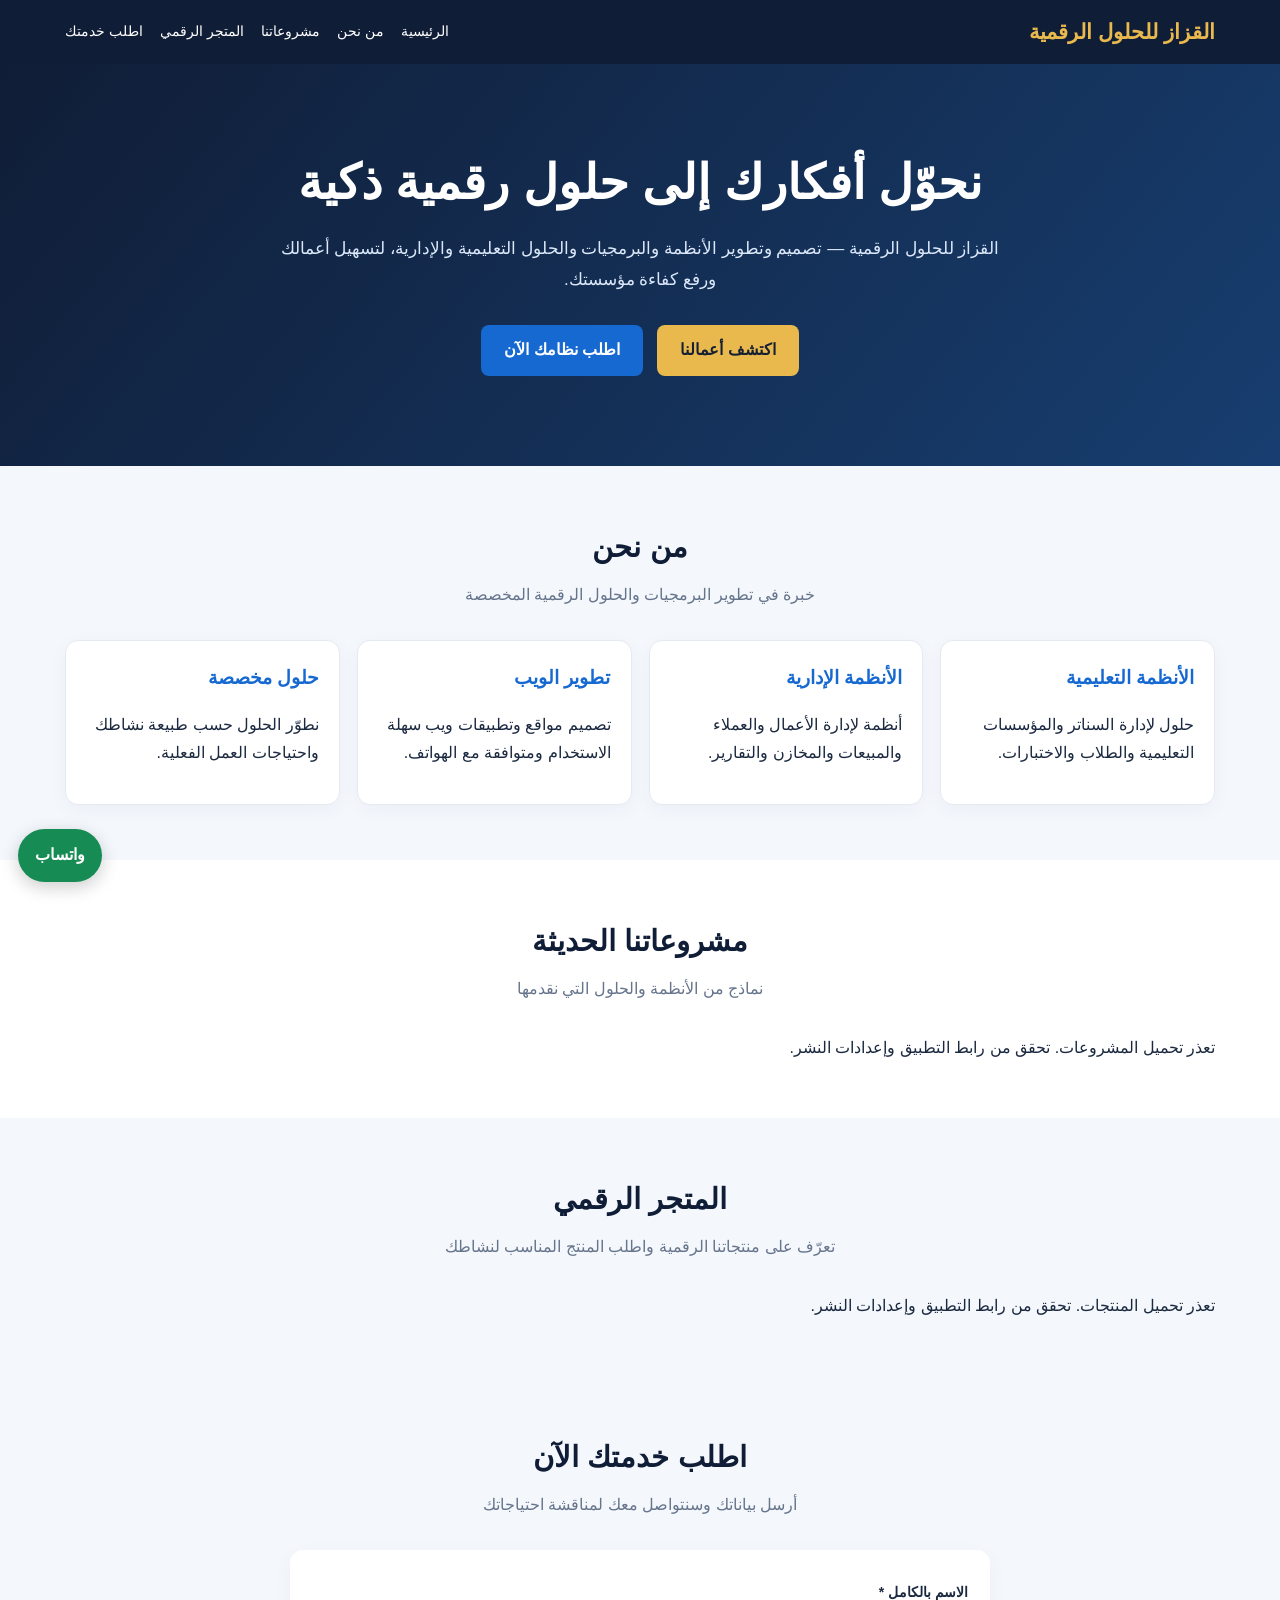
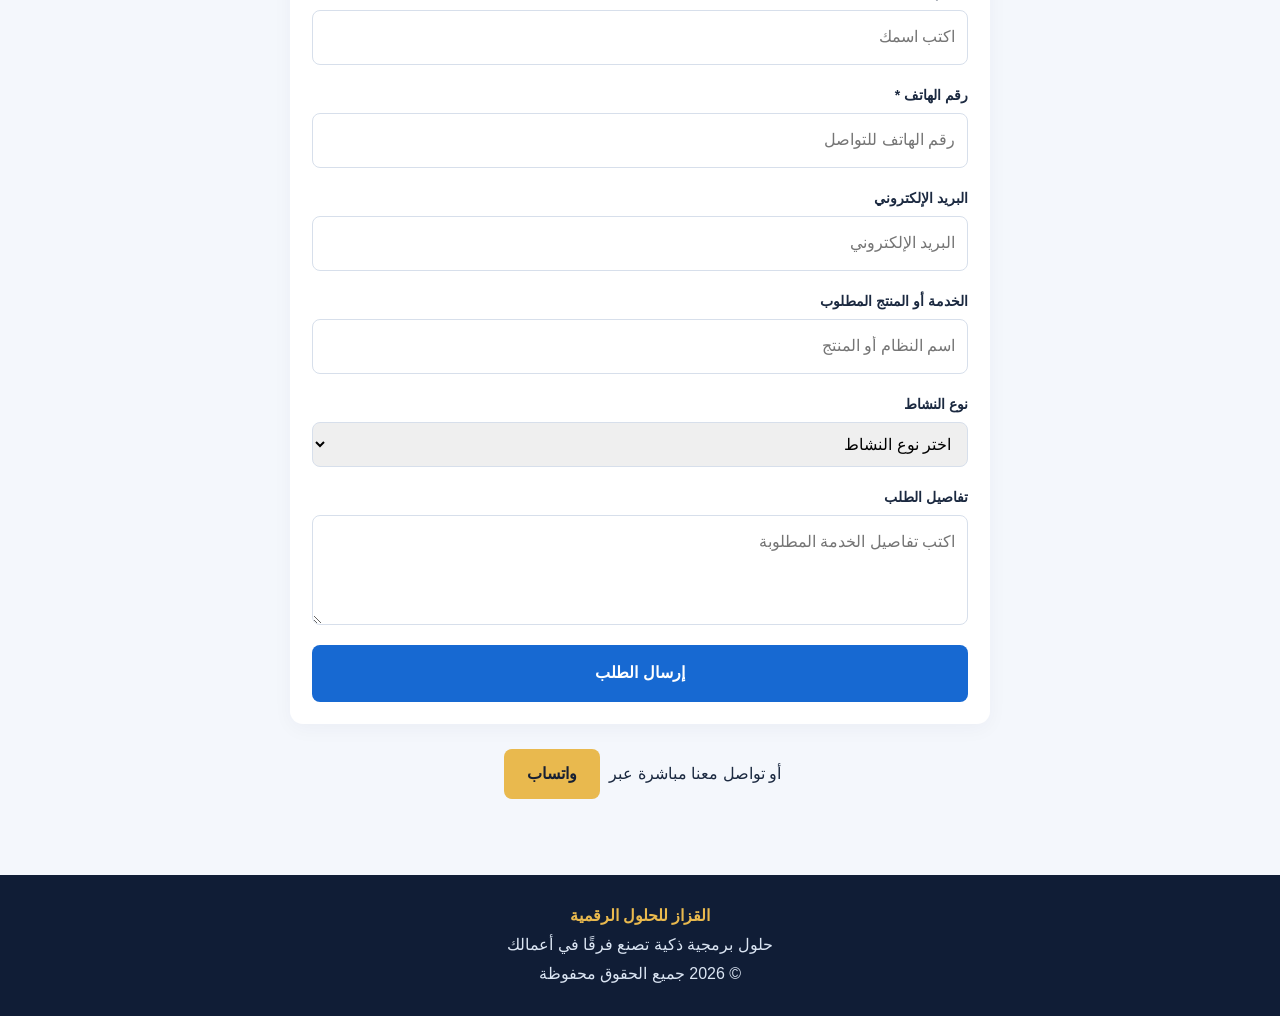
==== commit 263adabd: "Update index.html" ====
--- a/index.html
+++ b/index.html
@@ -2,742 +2,355 @@
 <!DOCTYPE html>
 <html lang="ar" dir="rtl">
 <head>
-<meta charset="UTF-8">
-<meta name="viewport" content="width=device-width,initial-scale=1">
-<meta name="theme-color" content="#081426">
-<meta name="description" content="القزاز للحلول الرقمية - حلول برمجية وتعليمية وإدارية وتجارية">
-<title>القزاز للحلول الرقمية | المتجر</title>
-
-<link rel="stylesheet" href="style.css?v=20261112-4">
-
-<!-- تحميل إعدادات الموقع -->
-<script src="https://elkazzaz2018-wq.github.io/elkazzaz-digital/config.js?v=20261112-4"></script>
-
-<style>
-.form-status{
-  margin-top:15px;
-  padding:12px;
-  border-radius:9px;
-  font-size:14px;
-  display:none;
-  line-height:1.8;
-}
-.form-status.success{
-  display:block;
-  background:#123e32;
-  color:#8ff0c4;
-}
-.form-status.error{
-  display:block;
-  background:#51252d;
-  color:#ffd1d5;
-}
-.form-status.info{
-  display:block;
-  background:#18365a;
-  color:#c8e5ff;
-}
-button:disabled{
-  opacity:.6;
-  cursor:wait;
-}
-</style>
+  <meta charset="UTF-8">
+  <meta name="viewport" content="width=device-width, initial-scale=1">
+  <meta name="description" content="القزاز للحلول الرقمية - تصميم وتطوير الأنظمة والبرمجيات والحلول التعليمية والإدارية">
+  <title>القزاز للحلول الرقمية | حلول برمجية ذكية</title>
+  <style>
+    :root{
+      --navy:#101d36;--blue:#1769d2;--gold:#e9b94e;
+      --light:#f4f7fc;--text:#1b2940;--muted:#66758c;
+    }
+    *{box-sizing:border-box}
+    html{scroll-behavior:smooth}
+    body{margin:0;font-family:Tahoma,Arial,sans-serif;background:white;color:var(--text);line-height:1.8}
+    a{text-decoration:none;color:inherit}
+    .container{width:min(1150px,92%);margin:auto}
+    header{background:var(--navy);color:white;position:sticky;top:0;z-index:20}
+    .nav{display:flex;justify-content:space-between;align-items:center;gap:15px;padding:13px 0;flex-wrap:wrap}
+    .brand{font-size:21px;font-weight:bold;color:var(--gold)}
+    nav{display:flex;gap:17px;flex-wrap:wrap;font-size:14px}
+    nav a:hover{color:var(--gold)}
+    .hero{background:linear-gradient(130deg,#101d36,#173e70);color:white;padding:85px 0;text-align:center}
+    .hero h1{font-size:clamp(28px,5vw,48px);line-height:1.4;margin:0 0 18px}
+    .hero p{max-width:720px;margin:0 auto 25px;color:#dce8fa;font-size:17px}
+    .btn{display:inline-block;padding:11px 23px;border-radius:8px;background:var(--gold);color:#172033;font-weight:bold;margin:5px}
+    .btn.blue{background:var(--blue);color:white}
+    section{padding:55px 0}
+    .section-title{text-align:center;margin-bottom:30px}
+    .section-title h2{font-size:29px;margin:0 0 8px;color:var(--navy)}
+    .section-title p{color:var(--muted);margin:0}
+    .about{background:var(--light)}
+    .features{display:grid;grid-template-columns:repeat(auto-fit,minmax(220px,1fr));gap:17px}
+    .feature,.card{background:white;border:1px solid #e5eaf2;border-radius:13px;padding:20px;box-shadow:0 5px 20px #1020400a}
+    .feature h3{margin:0 0 8px;color:var(--blue)}
+    .cards{display:grid;grid-template-columns:repeat(auto-fit,minmax(245px,1fr));gap:18px}
+    .card{padding:0;overflow:hidden}
+    .card img{width:100%;height:175px;object-fit:cover;background:#e8eef7}
+    .card-content{padding:17px}
+    .card h3{margin:0 0 8px;color:var(--navy)}
+    .tag{display:inline-block;background:#e9f1ff;color:#1556a7;border-radius:20px;padding:3px 10px;font-size:12px;margin-bottom:8px}
+    .price{font-weight:bold;color:#13734f;margin:8px 0}
+    .empty{grid-column:1/-1;text-align:center;color:var(--muted);padding:25px}
+    .contact{background:var(--light)}
+    form{max-width:700px;margin:auto;background:white;padding:22px;border-radius:13px;box-shadow:0 5px 20px #1020400a}
+    label{display:block;font-weight:bold;font-size:14px;margin-top:8px}
+    input,textarea,select{width:100%;padding:12px;border:1px solid #d7dfeb;border-radius:8px;margin:5px 0 10px;font:inherit}
+    textarea{min-height:110px}
+    .submit{width:100%;border:0;background:var(--blue);color:white;padding:14px;border-radius:8px;font:inherit;font-weight:bold;cursor:pointer}
+    .notice{background:#eaf7ef;color:#14633d;padding:12px;border-radius:8px;margin:12px 0;display:none}
+    footer{background:var(--navy);color:#dbe5f3;padding:27px 0;text-align:center}
+    footer strong{color:var(--gold)}
+    .whatsapp{position:fixed;bottom:18px;left:18px;background:#168b54;color:white;padding:12px 17px;border-radius:40px;z-index:30;box-shadow:0 5px 18px #0003;font-weight:bold}
+    @media(max-width:650px){
+      .nav{justify-content:center}
+      nav{justify-content:center}
+      .hero{padding:60px 0}
+    }
+  </style>
 </head>
-
 <body>
 
-<!-- HEADER -->
-<header class="top">
-<div class="wrap nav">
-
-<a class="brand" href="index.html">
-القزاز <span>للحلول الرقمية</span>
-<small>ELKAZZAZ DIGITAL SOLUTIONS</small>
-</a>
-
-<nav>
-<a href="#products">المتجر</a>
-<a href="#about">من نحن</a>
-<a href="#contact">تواصل معنا</a>
-</nav>
-
-<a class="btn small" href="#request">اطلب نظامًا</a>
-
-</div>
+<!-- غيّر الرابط التالي إلى رابط تطبيق Apps Script المنشور /exec -->
+<script>
+  const SCRIPT_URL = "https://script.google.com/macros/s/AKfycbzJX1uS1KgiM53EyVEIc95kwhkomZOKBf9Eidlyh8iwhBk5x2jSZXKRBKIOWcAk9ltn/exec";
+  const WHATSAPP_NUMBER = "201013041847";
+</script>
+
+<header>
+  <div class="container nav">
+    <div class="brand">القزاز للحلول الرقمية</div>
+    <nav>
+      <a href="#home">الرئيسية</a>
+      <a href="#about">من نحن</a>
+      <a href="#projects">مشروعاتنا</a>
+      <a href="#store">المتجر الرقمي</a>
+      <a href="#contact">اطلب خدمتك</a>
+    </nav>
+  </div>
 </header>
 
 <main>
-
-<!-- HERO -->
-<section class="hero">
-<div class="wrap hero-grid">
-
-<div>
-
-<span class="kicker">
-حلول برمجية تصنع فرقًا
-</span>
-
-<h1>
-أدر أعمالك بذكاء
-<br>
-<em>مع القزاز للحلول الرقمية</em>
-</h1>
-
-<p>
-أنظمة تعليمية وإدارية وتجارية تساعدك على تنظيم العمل،
-ومتابعة البيانات، واتخاذ قرارات أفضل.
-</p>
-
-<div class="actions">
-<a class="btn" href="#products">استكشف المتجر</a>
-<a class="btn ghost" href="#request">اطلب استشارة مجانية</a>
-</div>
-
-<div class="trust">
-<span>حلول عربية</span>
-<span>تخصيص حسب احتياجك</span>
-<span>تدريب ودعم</span>
-</div>
-
-</div>
-
-<div class="hero-art">
-<div class="orb">K</div>
-<div class="float-card">
-✦ حلول رقمية
-<br>
-<b>لأعمال أكثر تنظيمًا</b>
-</div>
-<div class="mini-card">
-إدارة • متابعة • تقارير
-</div>
-</div>
-
-</div>
-</section>
-
-<!-- PRODUCTS -->
-<section class="section wrap" id="products">
-
-<div class="section-title">
-<span class="kicker">متجر البرمجيات</span>
-<h2>منتجاتنا الرقمية</h2>
-<p>اختر النظام المناسب لنشاطك واطلب عرضًا توضيحيًا.</p>
-</div>
-
-<div class="products">
-
-<article class="product">
-
-<div class="product-icon">🎓</div>
-<span class="label">حل تعليمي</span>
-
-<h3>منظومة السنتر التعليمي الذكية</h3>
-
-<p>
-إدارة الطلاب والمجموعات والحضور والتحصيل والتقارير.
-</p>
-
-<div class="tags">
-<i>الطلاب</i>
-<i>الحضور</i>
-<i>المدفوعات</i>
-</div>
-
-<a class="btn block" href="center.html">
-تفاصيل المنتج
-</a>
-
-</article>
-
-<article class="product">
-
-<div class="product-icon">📋</div>
-<span class="label">حل إداري</span>
-
-<h3>نظام توزيع الملاحظين</h3>
-
-<p>
-توزيع الملاحظين ومراقبي الأدوار وإعداد الجداول والكشوف.
-</p>
-
-<div class="tags">
-<i>التوزيع</i>
-<i>العدالة</i>
-<i>التقارير</i>
-</div>
-
-<a class="btn block"
-href="https://elkazzaz2018-wq.github.io/Teacher-test/"
-target="_blank" rel="noopener">
-عرض النظام
-</a>
-
-</article>
-
-<article class="product">
-
-<div class="product-icon">📚</div>
-<span class="label">حل مدرسي</span>
-
-<h3>نظام الكنترول والنتائج</h3>
-
-<p>
-تنظيم بيانات الطلاب والدرجات وأرقام الجلوس والنتائج.
-</p>
-
-<div class="tags">
-<i>الدرجات</i>
-<i>النتائج</i>
-<i>الشهادات</i>
-</div>
-
-<button class="btn block request-product"
-data-product="نظام الكنترول والنتائج">
-اطلب التفاصيل
-</button>
-
-</article>
-
-<article class="product">
-
-<div class="product-icon">🛒</div>
-<span class="label">حل تجاري</span>
-
-<h3>نظام المبيعات والمخازن</h3>
-
-<p>
-إدارة المبيعات والمشتريات والأصناف والمخزون والحسابات.
-</p>
-
-<div class="tags">
-<i>نقاط البيع</i>
-<i>المخزون</i>
-<i>الحسابات</i>
-</div>
-
-<button class="btn block request-product"
-data-product="نظام المبيعات والمخازن">
-اطلب التفاصيل
-</button>
-
-</article>
-
-</div>
-
-<p class="small-note">
-الأسعار والتفاصيل النهائية تحدد حسب إصدار النظام واحتياجات العميل.
-</p>
-
-</section>
-
-<!-- ABOUT -->
-<section class="section band" id="about">
-
-<div class="wrap two">
-
-<div>
-<span class="kicker">من نحن</span>
-
-<h2>تقنية عملية… وإدارة أسهل</h2>
-
-<p>
-القزاز للحلول الرقمية تقدم حلولًا برمجية لتطوير الأعمال
-التعليمية والإدارية والتجارية، مع الاهتمام بسهولة الاستخدام
-وإمكانية التخصيص والتدريب.
-</p>
-</div>
-
-<div class="stats">
-
-<div>
-<b>01</b>
-<span>حلول تعليمية</span>
-</div>
-
-<div>
-<b>02</b>
-<span>حلول إدارية</span>
-</div>
-
-<div>
-<b>03</b>
-<span>حلول تجارية</span>
-</div>
-
-</div>
-
-</div>
-</section>
-
-<!-- CUSTOMER REQUEST -->
-<section class="section wrap" id="request">
-
-<div class="section-title">
-
-<span class="kicker">ابدأ الآن</span>
-
-<h2>اطلب تجربة أو عرض سعر</h2>
-
-<p>
-املأ البيانات الأساسية وسنتواصل معك لمناقشة احتياجك.
-</p>
-
-</div>
-
-<form id="leadForm" class="form-card">
-
-<div class="form-grid">
-
-<label>
-الاسم بالكامل
-<input name="name"
-required maxlength="90"
-placeholder="اسم العميل">
-</label>
-
-<label>
-رقم الهاتف
-<input name="phone"
-required inputmode="tel"
-maxlength="20"
-placeholder="01xxxxxxxxx">
-</label>
-
-<label>
-البريد الإلكتروني (اختياري)
-<input name="email"
-type="email"
-maxlength="120"
-placeholder="name@example.com">
-</label>
-
-<label>
-النظام المطلوب
-<select name="product" required>
-<option value="">اختر المنتج</option>
-<option>منظومة السنتر التعليمي الذكية</option>
-<option>نظام توزيع الملاحظين</option>
-<option>نظام الكنترول والنتائج</option>
-<option>نظام المبيعات والمخازن</option>
-<option>تطوير نظام خاص</option>
-</select>
-</label>
-
-<label class="wide">
-اسم المؤسسة أو النشاط
-<input name="organization"
-maxlength="120"
-placeholder="اسم السنتر أو المؤسسة (اختياري)">
-</label>
-
-<label class="wide">
-تفاصيل الطلب
-<textarea name="message"
-rows="4"
-maxlength="1000"
-placeholder="اكتب احتياجك أو استفسارك"></textarea>
-</label>
-
-</div>
-
-<!-- حقل مكافحة الإرسال الآلي -->
-<input name="website"
-class="trap"
-tabindex="-1"
-autocomplete="off"
-aria-hidden="true">
-
-<div class="form-actions">
-
-<button class="btn"
-type="submit"
-id="submitBtn">
-إرسال الطلب
-</button>
-
-<a class="btn whatsapp"
-id="waLink"
-target="_blank"
-rel="noopener">
-تواصل عبر واتساب
-</a>
-
-</div>
-
-<p class="form-status"
-id="formStatus"
-role="status"
-aria-live="polite"></p>
-
-<p class="privacy">
-يرجى عدم إرسال بيانات طلاب أو معلومات شخصية حساسة في هذا النموذج.
-</p>
-
-</form>
-
-</section>
-
-<!-- CONTACT -->
-<section class="section band" id="contact">
-
-<div class="wrap contact-row">
-
-<div>
-
-<span class="kicker">تواصل معنا</span>
-
-<h2>نحن جاهزون لمساعدتك</h2>
-
-<p>واتساب: 01013041847</p>
-
-</div>
-
-<a class="btn"
-id="contactWa"
-target="_blank"
-rel="noopener">
-ابدأ محادثة واتساب
-</a>
-
-</div>
-</section>
-
+  <section class="hero" id="home">
+    <div class="container">
+      <h1>نحوّل أفكارك إلى حلول رقمية ذكية</h1>
+      <p>
+        القزاز للحلول الرقمية — تصميم وتطوير الأنظمة والبرمجيات
+        والحلول التعليمية والإدارية، لتسهيل أعمالك ورفع كفاءة مؤسستك.
+      </p>
+      <a class="btn" href="#projects">اكتشف أعمالنا</a>
+      <a class="btn blue" href="#contact">اطلب نظامك الآن</a>
+    </div>
+  </section>
+
+  <section class="about" id="about">
+    <div class="container">
+      <div class="section-title">
+        <h2>من نحن</h2>
+        <p>خبرة في تطوير البرمجيات والحلول الرقمية المخصصة</p>
+      </div>
+      <div class="features">
+        <div class="feature">
+          <h3>الأنظمة التعليمية</h3>
+          <p>حلول لإدارة السناتر والمؤسسات التعليمية والطلاب والاختبارات.</p>
+        </div>
+        <div class="feature">
+          <h3>الأنظمة الإدارية</h3>
+          <p>أنظمة لإدارة الأعمال والعملاء والمبيعات والمخازن والتقارير.</p>
+        </div>
+        <div class="feature">
+          <h3>تطوير الويب</h3>
+          <p>تصميم مواقع وتطبيقات ويب سهلة الاستخدام ومتوافقة مع الهواتف.</p>
+        </div>
+        <div class="feature">
+          <h3>حلول مخصصة</h3>
+          <p>نطوّر الحلول حسب طبيعة نشاطك واحتياجات العمل الفعلية.</p>
+        </div>
+      </div>
+    </div>
+  </section>
+
+  <section id="projects">
+    <div class="container">
+      <div class="section-title">
+        <h2>مشروعاتنا الحديثة</h2>
+        <p>نماذج من الأنظمة والحلول التي نقدمها</p>
+      </div>
+      <div class="cards" id="projectsList">
+        <div class="empty">جارٍ تحميل المشروعات...</div>
+      </div>
+    </div>
+  </section>
+
+  <section class="about" id="store">
+    <div class="container">
+      <div class="section-title">
+        <h2>المتجر الرقمي</h2>
+        <p>تعرّف على منتجاتنا الرقمية واطلب المنتج المناسب لنشاطك</p>
+      </div>
+      <div class="cards" id="productsList">
+        <div class="empty">جارٍ تحميل المنتجات...</div>
+      </div>
+    </div>
+  </section>
+
+  <section class="contact" id="contact">
+    <div class="container">
+      <div class="section-title">
+        <h2>اطلب خدمتك الآن</h2>
+        <p>أرسل بياناتك وسنتواصل معك لمناقشة احتياجاتك</p>
+      </div>
+
+      <form id="leadForm" method="post" target="hiddenFrame">
+        <input type="hidden" name="action" value="newLead">
+        <label>الاسم بالكامل *</label>
+        <input name="name" required maxlength="100" placeholder="اكتب اسمك">
+
+        <label>رقم الهاتف *</label>
+        <input name="phone" required maxlength="25" inputmode="tel" placeholder="رقم الهاتف للتواصل">
+
+        <label>البريد الإلكتروني</label>
+        <input name="email" type="email" maxlength="120" placeholder="البريد الإلكتروني">
+
+        <label>الخدمة أو المنتج المطلوب</label>
+        <input name="product" id="requestedProduct" placeholder="اسم النظام أو المنتج">
+
+        <label>نوع النشاط</label>
+        <select name="activity">
+          <option value="">اختر نوع النشاط</option>
+          <option>مؤسسة تعليمية</option>
+          <option>سنتر تعليمي</option>
+          <option>شركة أو مؤسسة</option>
+          <option>متجر أو نشاط تجاري</option>
+          <option>طلب برمجة خاصة</option>
+          <option>أخرى</option>
+        </select>
+
+        <label>تفاصيل الطلب</label>
+        <textarea name="details" placeholder="اكتب تفاصيل الخدمة المطلوبة"></textarea>
+
+        <!-- حقل مخفي للحماية من الرسائل الآلية -->
+        <input name="website" tabindex="-1" autocomplete="off"
+               style="position:absolute;right:-9999px" aria-hidden="true">
+
+        <button class="submit" type="submit">إرسال الطلب</button>
+        <div id="formNotice" class="notice" role="status">
+          تم إرسال طلبك. سنتواصل معك قريبًا.
+        </div>
+      </form>
+
+      <iframe name="hiddenFrame" id="hiddenFrame" style="display:none"></iframe>
+      <p style="text-align:center;margin-top:20px">
+        أو تواصل معنا مباشرة عبر
+        <a id="contactWhatsApp" class="btn" target="_blank" rel="noopener">واتساب</a>
+      </p>
+    </div>
+  </section>
 </main>
 
-<!-- FOOTER -->
 <footer>
-
-<div class="wrap foot">
-
-<strong>القزاز للحلول الرقمية</strong>
-
-<span>
-© <span id="year"></span>
-جميع الحقوق محفوظة
-</span>
-
-<a href="index.html">العودة إلى الرئيسية</a>
-
-</div>
-
+  <div class="container">
+    <strong>القزاز للحلول الرقمية</strong>
+    <div>حلول برمجية ذكية تصنع فرقًا في أعمالك</div>
+    <div>© <span id="year"></span> جميع الحقوق محفوظة</div>
+  </div>
 </footer>
 
-<!-- إطار استقبال نتيجة الخادم -->
-<iframe
-name="submitFrame"
-id="submitFrame"
-hidden>
-</iframe>
+<a class="whatsapp" id="floatingWhatsApp" target="_blank" rel="noopener">واتساب</a>
 
 <script>
-
-// =====================================
-// 1. إعدادات الموقع
-// =====================================
-
-const cfg = window.ELKAZZAZ_CONFIG || {};
-
-const phone = cfg.WHATSAPP || "201013041847";
-
-const api = String(cfg.API_URL || "").trim();
-
-console.log("ELKAZZAZ CONFIG:", cfg);
-console.log("DATABASE API:", api);
-
-// =====================================
-// 2. أدوات التواصل
-// =====================================
-
-function whatsappLink(message) {
-
-return "https://wa.me/" +
-phone +
-"?text=" +
-encodeURIComponent(message);
-
-}
-
-document.getElementById("waLink").href =
-whatsappLink(
-"السلام عليكم، أريد الاستفسار عن منتجات القزاز للحلول الرقمية."
-);
-
-document.getElementById("contactWa").href =
-whatsappLink(
-"السلام عليكم، أريد التواصل مع القزاز للحلول الرقمية."
-);
-
-document.getElementById("year").textContent =
-new Date().getFullYear();
-
-// =====================================
-// 3. اختيار منتج من المتجر
-// =====================================
-
-document.querySelectorAll(".request-product").forEach(button => {
-
-button.addEventListener("click", () => {
-
-document.querySelector('[name="product"]').value =
-button.dataset.product;
-
-document.getElementById("request")
-.scrollIntoView({behavior:"smooth"});
-
-});
-
-});
-
-// =====================================
-// 4. عرض حالة الإرسال
-// =====================================
-
-function showStatus(message, type) {
-
-const status = document.getElementById("formStatus");
-
-status.textContent = message;
-
-status.className = "form-status " + type;
-
-}
-
-// =====================================
-// 5. فحص إعدادات قاعدة البيانات
-// =====================================
-
-function checkDatabaseConfig() {
-
-if (!window.ELKAZZAZ_CONFIG) {
-return "لم يتم تحميل ملف config.js.";
-}
-
-if (!api) {
-return "رابط قاعدة البيانات غير موجود في config.js.";
-}
-
-if (!/^https:\/\/script\.google\.com\/macros\/s\/.+\/exec$/.test(api)) {
-return "رابط Google Apps Script غير صحيح. يجب أن ينتهي بـ /exec.";
-}
-
-return "";
-
-}
-
-// =====================================
-// 6. إرسال طلب العميل
-// =====================================
-
-const form = document.getElementById("leadForm");
-
-form.addEventListener("submit", function(event) {
-
-event.preventDefault();
-
-const error = checkDatabaseConfig();
-
-if (error) {
-
-showStatus(
-error + " راجع ملف config.js وإعدادات النشر.",
-"error"
-);
-
-console.error(error);
-
-return;
-
-}
-
-// فحص الحقول المطلوبة
-if (!form.reportValidity()) {
-return;
-}
-
-const submitButton =
-document.getElementById("submitBtn");
-
-const data = new FormData(form);
-
-// منع الروبوتات
-if (data.get("website")) {
-return;
-}
-
-submitButton.disabled = true;
-
-submitButton.textContent = "جارٍ إرسال الطلب...";
-
-showStatus(
-"جارٍ إرسال طلبك إلى قاعدة البيانات...",
-"info"
-);
-
-// تجهيز نموذج إرسال مستقل
-const tempForm = document.createElement("form");
-
-tempForm.method = "POST";
-
-tempForm.action = api;
-
-tempForm.target = "submitFrame";
-
-tempForm.style.display = "none";
-
-data.append("action", "newLead");
-
-for (const [key, value] of data.entries()) {
-
-const input = document.createElement("input");
-
-input.type = "hidden";
-
-input.name = key;
-
-input.value = value;
-
-tempForm.appendChild(input);
-
-}
-
-document.body.appendChild(tempForm);
-
-// مراقبة نتيجة الخادم
-const frame = document.getElementById("submitFrame");
-
-let submitted = false;
-
-let finished = false;
-
-function finish(message, type) {
-
-if (finished) return;
-
-finished = true;
-
-submitButton.disabled = false;
-
-submitButton.textContent = "إرسال الطلب";
-
-showStatus(message, type);
-
-tempForm.remove();
-
-}
-
-frame.onload = function() {
-
-if (!submitted || finished) return;
-
-try {
-
-const response =
-frame.contentDocument.body.innerText || "";
-
-if (response.includes("تم استلام طلبك بنجاح")) {
-
-finish(
-"تم استلام طلبك بنجاح! شكرًا لثقتك في القزاز للحلول الرقمية.",
-"success"
-);
-
-form.reset();
-
-} else if (response.includes("تم استلام طلب حديث")) {
-
-finish(
-"تم استلام طلب حديث بنفس رقم الهاتف. يرجى الانتظار قبل إعادة الإرسال.",
-"info"
-);
-
-} else if (response.includes("تعذر حفظ الطلب")) {
-
-finish(
-"تعذر حفظ الطلب. يرجى المحاولة مرة أخرى أو التواصل عبر واتساب.",
-"error"
-);
-
-} else if (response.includes("يرجى استكمال")) {
-
-finish(
-"يرجى استكمال البيانات المطلوبة.",
-"error"
-);
-
-} else {
-
-finish(
-"تم إرسال الطلب. يرجى مراجعة لوحة الإدارة للتأكد من وصوله.",
-"info"
-);
-
-}
-
-} catch (error) {
-
-// قد يمنع المتصفح قراءة نتيجة الخادم بسبب اختلاف النطاق.
-// لا يعني ذلك بالضرورة فشل عملية الحفظ.
-finish(
-"أُرسل الطلب إلى الخادم. تحقق من لوحة الإدارة للتأكد من تسجيله.",
-"info"
-);
-
-}
-
-};
-
-try {
-
-submitted = true;
-
-tempForm.submit();
-
-} catch (error) {
-
-console.error("Submit error:", error);
-
-finish(
-"حدث خطأ أثناء إرسال الطلب: " + error.message,
-"error"
-);
-
-return;
-
-}
-
-// مهلة احتياطية
-setTimeout(() => {
-
-if (finished) return;
-
-finish(
-"تم إرسال الطلب. إذا لم يظهر في لوحة الإدارة، راجع إعدادات Apps Script.",
-"info"
-);
-
-}, 8000);
-
-});
-
-// =====================================
-// 7. تشخيص إعدادات الربط
-// =====================================
-
-const configError = checkDatabaseConfig();
-
-if (configError) {
-
-console.warn("Database configuration:", configError);
-
-} else {
-
-console.log("Database configuration loaded successfully.");
-
-}
-
+  document.getElementById("year").textContent = new Date().getFullYear();
+
+  const waUrl = "https://wa.me/" + WHATSAPP_NUMBER;
+  document.getElementById("contactWhatsApp").href = waUrl;
+  document.getElementById("floatingWhatsApp").href = waUrl;
+
+  function safeText(value){
+    return String(value == null ? "" : value);
+  }
+
+  function addCard(container, item){
+    const card = document.createElement("article");
+    card.className = "card";
+
+    if(item.image){
+      const img = document.createElement("img");
+      img.src = item.image;
+      img.alt = item.name || "صورة المنتج";
+      img.loading = "lazy";
+      img.onerror = function(){ this.style.display = "none"; };
+      card.appendChild(img);
+    }
+
+    const content = document.createElement("div");
+    content.className = "card-content";
+
+    const tag = document.createElement("span");
+    tag.className = "tag";
+    tag.textContent = item.category || item.type || "حل رقمي";
+
+    const title = document.createElement("h3");
+    title.textContent = item.name || "";
+
+    const desc = document.createElement("p");
+    desc.textContent = item.description || "";
+
+    content.append(tag, title, desc);
+
+    if(item.type === "منتج" && item.price){
+      const price = document.createElement("div");
+      price.className = "price";
+      price.textContent = "السعر: " + item.price;
+      content.appendChild(price);
+    }
+
+    const button = document.createElement("a");
+    button.className = "btn blue";
+    button.textContent = item.type === "منتج" ? "اطلب المنتج" : "استفسر عن المشروع";
+
+    if(item.url && item.type !== "منتج"){
+      button.href = item.url;
+      button.target = "_blank";
+      button.rel = "noopener";
+    }else{
+      button.href = waUrl + "?text=" + encodeURIComponent(
+        "مرحبًا، أريد الاستفسار عن: " + (item.name || "")
+      );
+      button.target = "_blank";
+      button.rel = "noopener";
+    }
+
+    content.appendChild(button);
+    card.appendChild(content);
+    container.appendChild(card);
+  }
+
+  function renderCatalog(items){
+    const projects = document.getElementById("projectsList");
+    const products = document.getElementById("productsList");
+
+    projects.innerHTML = "";
+    products.innerHTML = "";
+
+    const published = Array.isArray(items) ? items : [];
+    const projectItems = published.filter(x => x.type !== "منتج");
+    const productItems = published.filter(x => x.type === "منتج");
+
+    if(!projectItems.length){
+      projects.innerHTML = '<div class="empty">سيتم عرض المشروعات هنا قريبًا.</div>';
+    }else{
+      projectItems.forEach(x => addCard(projects,x));
+    }
+
+    if(!productItems.length){
+      products.innerHTML = '<div class="empty">سيتم عرض المنتجات الرقمية هنا قريبًا.</div>';
+    }else{
+      productItems.forEach(x => addCard(products,x));
+    }
+  }
+
+  function projectsCallback(items){
+    renderCatalog(items);
+  }
+
+  // تحميل العناصر المنشورة من Google Apps Script عبر JSONP
+  (function loadCatalog(){
+    if(!SCRIPT_URL || SCRIPT_URL.indexOf("https://") !== 0 ||
+       SCRIPT_URL.indexOf("ضع_هنا") !== -1){
+      document.getElementById("projectsList").textContent =
+        "أضف رابط تطبيق Apps Script في إعداد SCRIPT_URL لعرض المشروعات.";
+      document.getElementById("productsList").textContent =
+        "أضف رابط تطبيق Apps Script في إعداد SCRIPT_URL لعرض المنتجات.";
+      return;
+    }
+
+    const script = document.createElement("script");
+    script.src = SCRIPT_URL +
+      "?action=publishedProjects&callback=projectsCallback&_=" + Date.now();
+    script.onerror = function(){
+      document.getElementById("projectsList").textContent =
+        "تعذر تحميل المشروعات. تحقق من رابط التطبيق وإعدادات النشر.";
+      document.getElementById("productsList").textContent =
+        "تعذر تحميل المنتجات. تحقق من رابط التطبيق وإعدادات النشر.";
+    };
+    document.body.appendChild(script);
+  })();
+
+  // إرسال النموذج إلى Apps Script
+  const form = document.getElementById("leadForm");
+  form.action = SCRIPT_URL;
+
+  form.addEventListener("submit", function(event){
+    if(!form.reportValidity()) return;
+
+    if(!SCRIPT_URL || SCRIPT_URL.indexOf("https://") !== 0 ||
+       SCRIPT_URL.indexOf("ضع_هنا") !== -1){
+      event.preventDefault();
+      alert("يرجى إعداد رابط تطبيق Google Apps Script أولًا.");
+      return;
+    }
+
+    document.getElementById("formNotice").style.display = "block";
+    document.getElementById("formNotice").textContent =
+      "جارٍ إرسال طلبك...";
+
+    // النموذج يرسل إلى iframe مخفي حتى لا يغادر العميل الموقع
+    setTimeout(function(){
+      form.reset();
+      document.getElementById("formNotice").textContent =
+        "تم إرسال الطلب. إذا لم يظهر في لوحة الإدارة، راجع رابط التطبيق وإعدادات النشر.";
+    }, 1200);
+  });
 </script>
-
 </body>
 </html>
